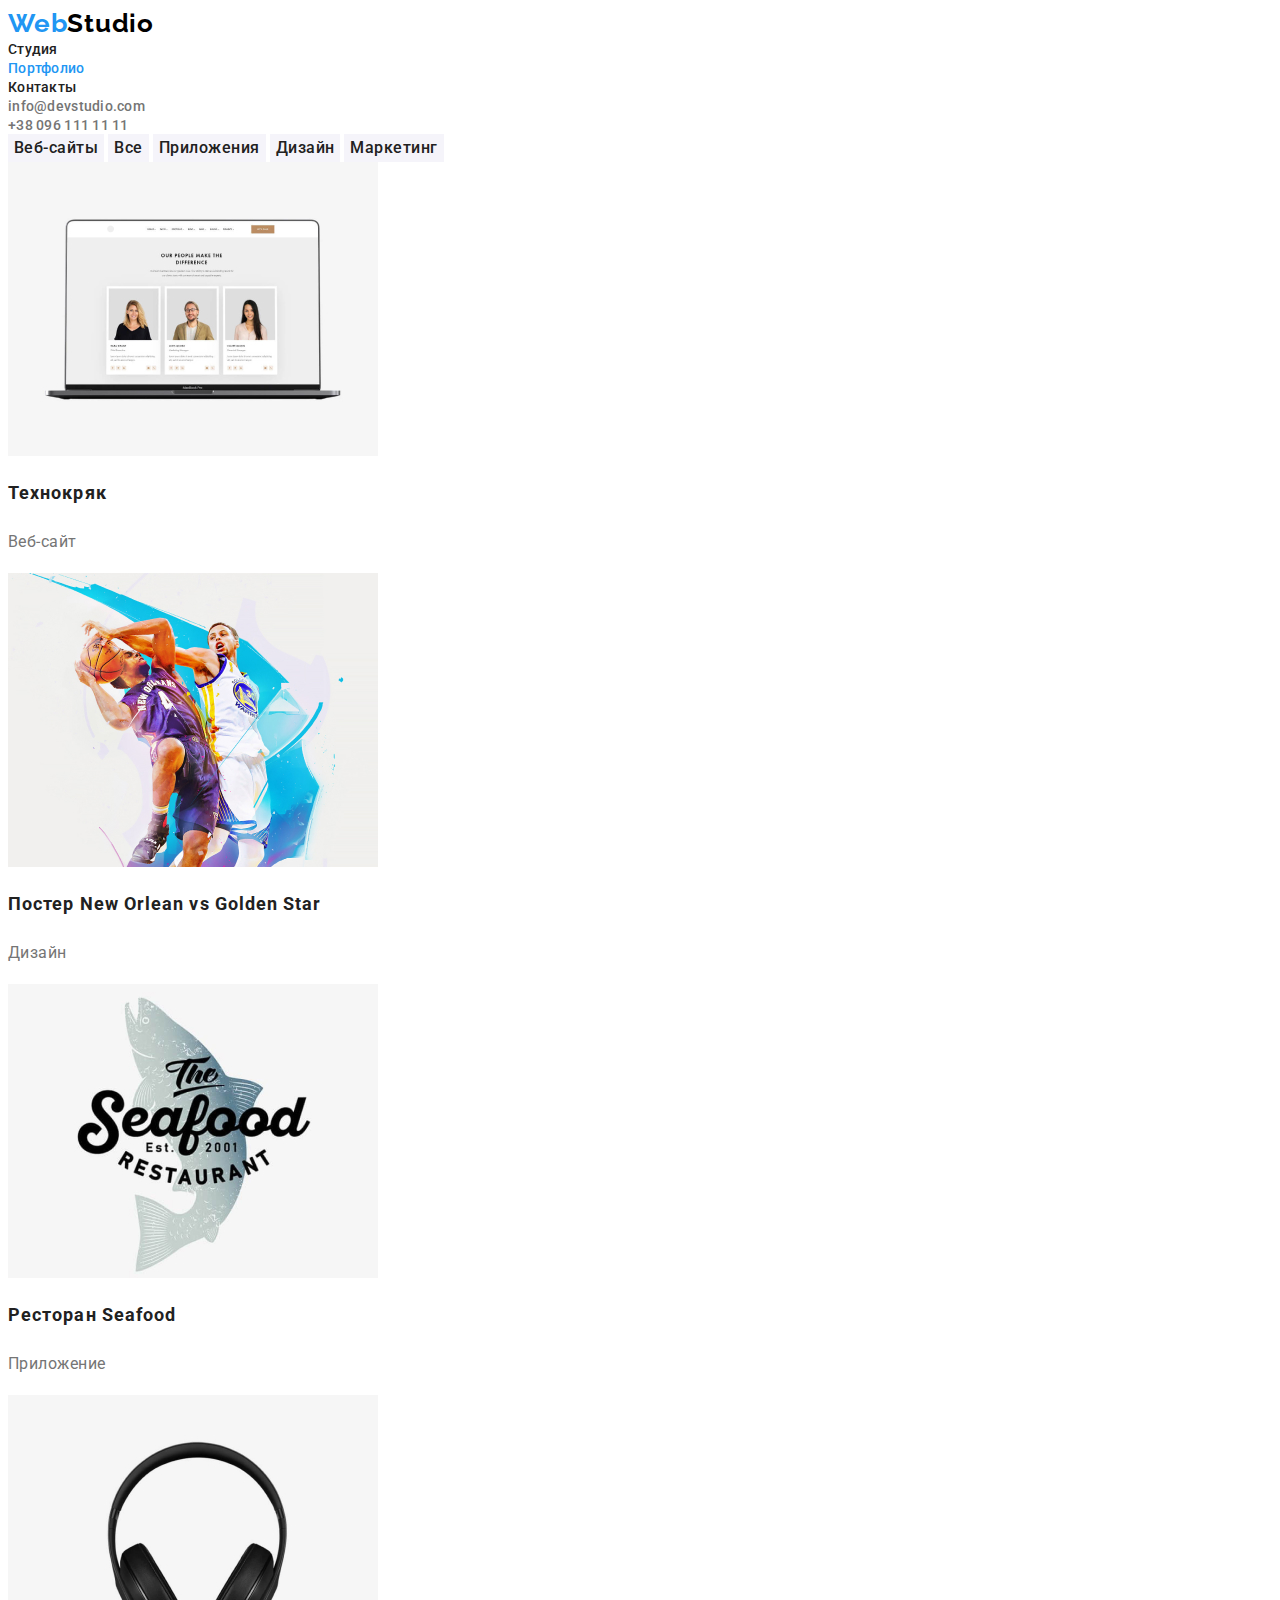
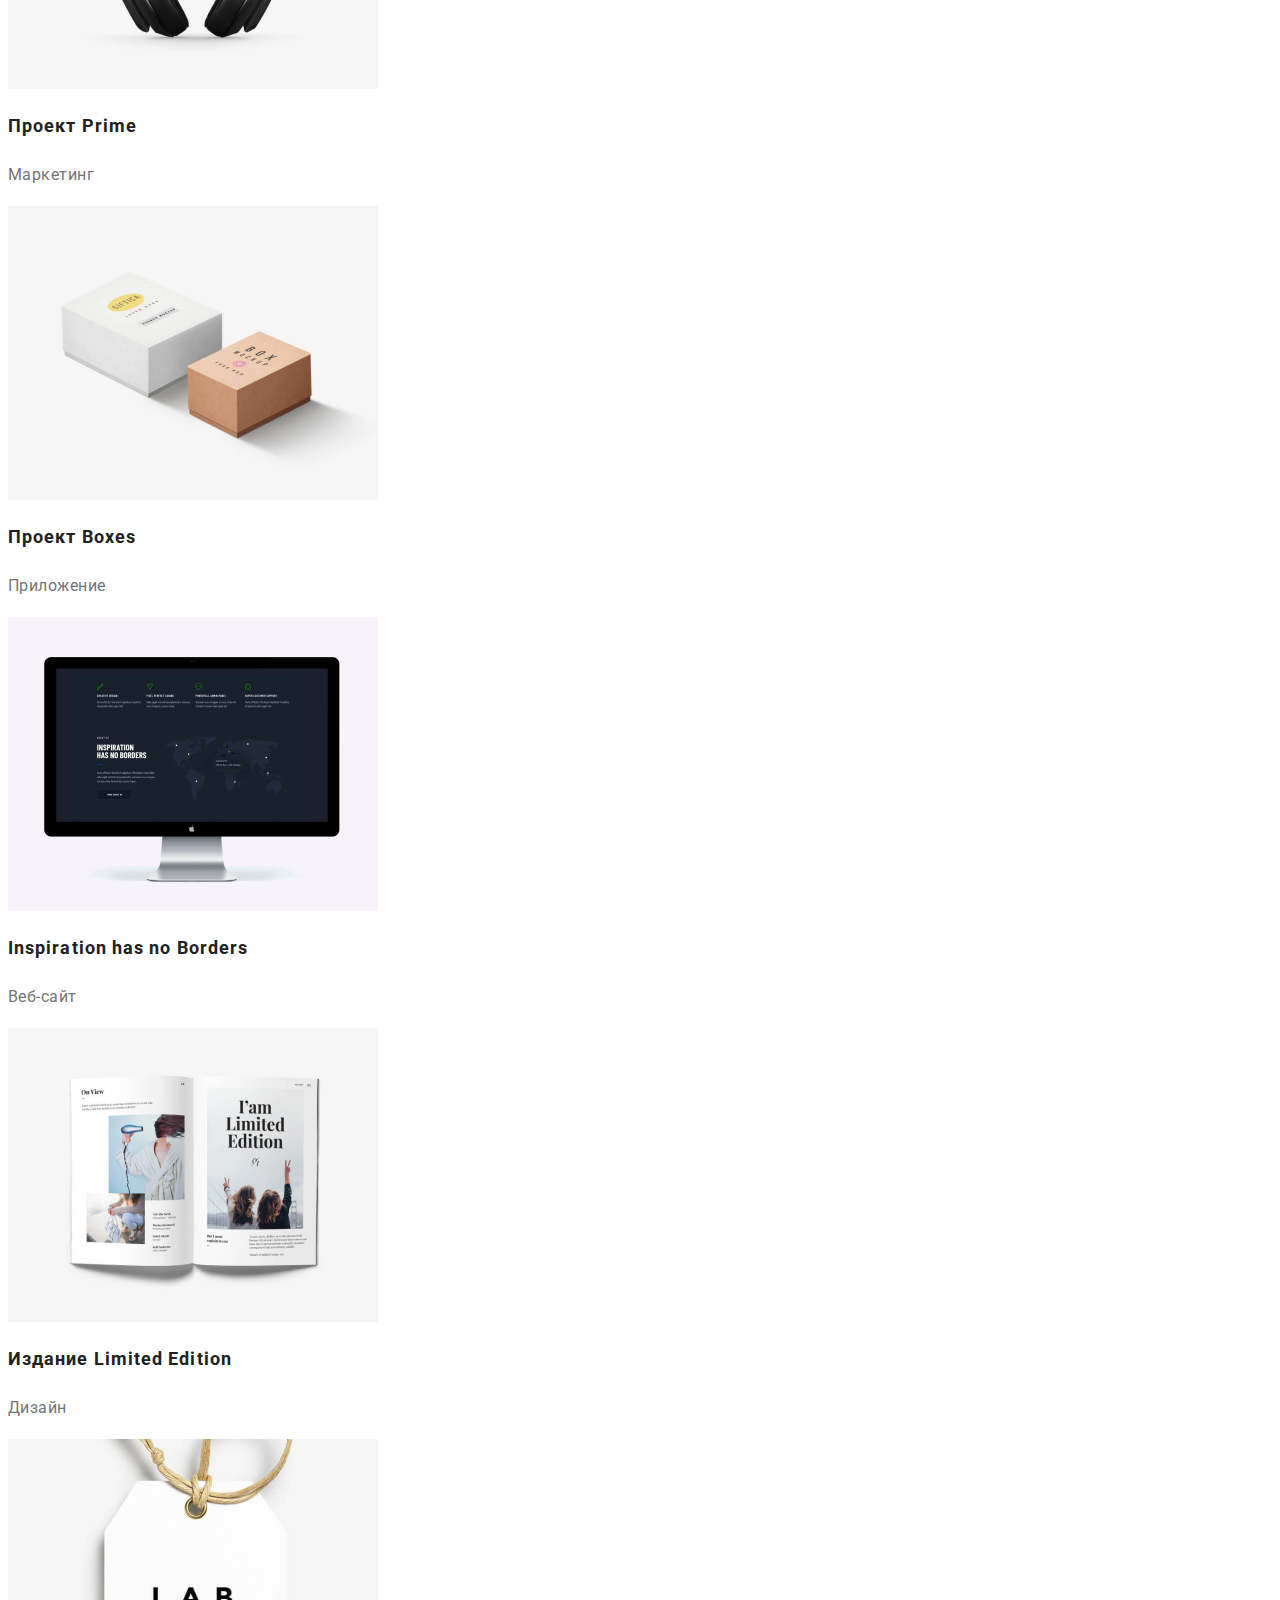
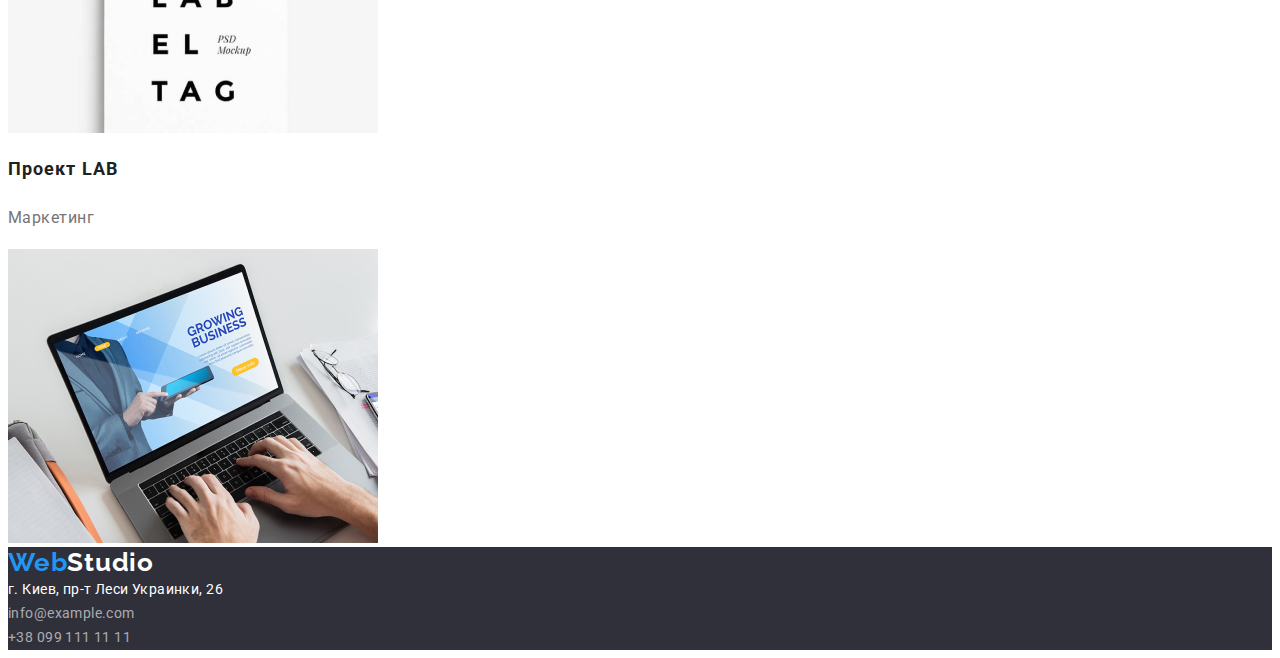
==== portfolio.html @ 52b98c91 "Додає файли попередньої роботи" ====
<!DOCTYPE html>
<html lang="ru">
<head>
    <meta charset="UTF-8">
    <meta name="viewport" content="width=device-width, initial-scale=1.0">
    <title>WebStudio</title>
    <link rel="preconnect" href="https://fonts.gstatic.com">
    <link href="https://fonts.googleapis.com/css2?family=Raleway:wght@700&family=Roboto:wght@400;500;700;900&display=swap" rel="stylesheet">
    <link rel="stylesheet" href="./css/styles.css">
</head>
    <body>
        <header class="header">
            <nav  class="site-nav">
                <a  class="logo" href="./" aria-label="Логотип сайта Веб Студио"><span class="logo-first">Web</span><span class="logo-second">Studio</span></a>
                <ul  class="navigation-list">
                    <li  class="navigation-list-item"><a class="navigation-list-link" href="./index.html">Студия</a></li>
                    <li  class="navigation-list-item"><a class="navigation-list-link active" href="./portfolio.html">Портфолио</a></li>
                    <li  class="navigation-list-item"><a class="navigation-list-link" href="#">Контакты</a></li>
                </ul>
            </nav>
            <address  class="address">
                <ul class="address-list-header">
                    <li class="address-list-item"><a  class="address-list-link" href="mailto:info@devstudio.com">info@devstudio.com </a></li>
                    <li class="address-list-item"><a  class="address-list-link" href="tel:+380961111111"> +38 096 111 11 11</a></li>
                </ul>  
            </address>
        </header>
        <main>
            <section class="portfolio-section">
                <h1 class="visually-hidden">Наши работы</h1> <!--!!!!Після стилізації видалити атрибут hidden-->
                <div class="portfolio-nav">
                    <button class="portfolio-button" type="button">Веб-сайты</button>
                    <button class="portfolio-button" type="button">Все</button>
                    <button class="portfolio-button" type="button">Приложения</button>
                    <button class="portfolio-button" type="button">Дизайн</button>
                    <button class="portfolio-button" type="button">Маркетинг</button>               
                </div>
                <ul class="portfolio-list">
                    <li class="portfolio-list-item">
                        <a class="portfolio-list-link" href="#">
                            <img class="portfolio-img" src="./images/portfolio/001_tehnokryak.jpg" alt="Сайт Технокряк" width="370">
                            <!--<p class="portfolio-description">Технокряк это современная площадка распространения коронавируса.
                                Компании используют эту платформу для цифрового шпионажа и
                                атак на защищённые сервера конкурентов.
                            </p> -->
                            <h2 class="portfolio-title">Технокряк</h2>
                            <p class="portfolio-type">Веб-сайт</p>
                        </a>
                    </li>
                    <li class="portfolio-list-item">
                        <a class="portfolio-list-link" href="#">
                            <img class="portfolio-img" src="./images/portfolio/002_new_orlean_vs_golden_star.jpg" alt="Постер" width="370">
                            <!-- <p class="portfolio-description">
                                Lorem ipsum dolor, sit amet consectetur adipisicing elit.
                                Porro quos at voluptatem quis accusantium sunt esse libero
                                laboriosam, itaque dolorem.
                            </p> -->
                            <h2 class="portfolio-title">Постер New Orlean vs Golden Star</h2>
                            <p class="portfolio-type">Дизайн</p>
                        </a>
                    </li>
                    <li class="portfolio-list-item">
                        <a class="portfolio-list-link" href="#">
                            <img class="portfolio-img" src="./images/portfolio/003_seafood.jpg" alt="Ресторан Seafood" width="370">
                            <!-- <p class="portfolio-description">
                                Lorem ipsum dolor sit, amet consectetur adipisicing elit.
                                Saepe, cum amet. Accusantium reprehenderit sapiente suscipit.
                                Amet voluptatibus illum unde deleniti.
                            </p>  -->
                            <h2 class="portfolio-title">Ресторан Seafood</h2>
                            <p class="portfolio-type">Приложение</p>
                        </a>
                    </li>
                    <li class="portfolio-list-item">
                        <a class="portfolio-list-link" href="#">
                            <img class="portfolio-img" src="./images/portfolio/004_prime.jpg" alt="Наушники" width="370">
                            <!-- <p class="portfolio-description">
                                Lorem ipsum dolor sit amet consectetur adipisicing elit.
                                Ab corporis sed voluptas aut cupiditate repellendus non facere 
                                saepe optio ipsum.
                            </p> -->
                            <h2 class="portfolio-title">Проект Prime</h2>
                            <p class="portfolio-type">Маркетинг</p>
                        </a>
                    </li>
                    <li class="portfolio-list-item">
                        <a class="portfolio-list-link" href="#">
                            <img class="portfolio-img" src="./images/portfolio/005_boxes.jpg" alt="Боксы" width="370">
                             <!-- <p class="portfolio-description">
                                Lorem, ipsum dolor sit amet consectetur adipisicing elit.
                                Sequi molestias expedita ratione quia dignissimos molestiae
                                eius officia sed necessitatibus! Eum.
                            </p> -->
                            <h2 class="portfolio-title">Проект Boxes</h2>
                            <p class="portfolio-type">Приложение</p>
                        </a>
                    </li>
                    <li class="portfolio-list-item">
                        <a class="portfolio-list-link" href="">
                            <img class="portfolio-img" src="./images/portfolio/006_Inspiration_has_no_borders.jpg" alt="Сайт Inspiration has no Borders" width="370">
                            <!-- <p class="portfolio-description">Lorem ipsum dolor sit amet consectetur adipisicing elit.
                                Neque dolores consequuntur quisquam facilis repudiandae
                                alias molestias quas animi iste voluptatum!
                            </p> -->
                            <h2 class="portfolio-title">Inspiration has no Borders</h2>
                            <p class="portfolio-type">Веб-сайт</p>
                        </a>
                    </li>
                    <li class="portfolio-list-item">
                        <a class="portfolio-list-link" href="">
                            <img class="portfolio-img" src="./images/portfolio/007_limited_edition.jpg" alt="Издание Limited Edition" width="370">
                            <!-- <p class="portfolio-description">Lorem ipsum dolor sit amet consectetur, adipisicing elit. 
                            Necessitatibus sit repudiandae quas non tempore ducimus 
                            asperiores cum aperiam, error magni.
                            </p> -->
                            <h2 class="portfolio-title">Издание Limited Edition</h2>
                            <p class="portfolio-type">Дизайн</p>
                        </a>
                    </li>
                    <li class="portfolio-list-item">
                        <a class="portfolio-list-link" href="#">
                            <img class="portfolio-img" src="./images/portfolio/008_lab.jpg" alt="Проект LAB" width="370">
                            <!-- <p class="portfolio-description">Lorem ipsum dolor sit amet consectetur adipisicing elit.
                                 Vel quod similique rem necessitatibus fugit temporibus 
                                 reiciendis quia dicta autem rerum.
                                </p> -->
                            <h2 class="portfolio-title">Проект LAB</h2>
                            <p class="portfolio-type">Маркетинг</p>
                        </a>
                    </li>
                    <li class="portfolio-list-item">
                        <a class="portfolio-list-link" href="#">
                            <img class="portfolio-img" src="./images/portfolio/009_growing_business.jpg" alt="Приложение Growing Business" width="370">
                            <!-- <p class="portfolio-description">Lorem ipsum dolor sit amet consectetur adipisicing elit.
                                Iusto molestiae vitae vero excepturi voluptatum numquam
                                deleniti? Nostrum fuga incidunt quisquam!</p>
                            <h2 class="portfolio-title">Growing Business</h2>
                            <p class="portfolio-type">Приложение</p> -->
                        </a>
                    </li>
                </ul>
            </section>
        </main>
        <footer class="footer">
            <a  class="logo nav-link" href="/" aria-label="Логотип сайта Веб Студио"><span class="logo-first">Web</span><span class="logo-second-dark">Studio</span></a>
            <address  class="address">
                <ul class="addres-list-footer">
                    <li class="addres-list"><a class="address-footer-link nav-link location" href="https://goo.gl/maps/J2ixgFmDZ8d1wvZj8">г. Киев, пр-т Леси Украинки, 26</a></li>
                    <li class="addres-list"><a class="address-footer-link nav-link" href="mailto:info@example.com">info@example.com</a></li>
                    <li class="addres-list"><a class="address-footer-link nav-link" href="tel:+380991111111">+38 099 111 11 11</a></li>
                </ul>
            </address>
        </footer>
    </body>
</html>
---- css/styles.css ----
:root {
    --accent-color: #2196F3; /*( частина логотипу,hover по посиланнях тобто акцент)*/
    --logo-color: #000000; /*частина логотипу (світлий фон)*/
    --heading-color: #212121; /*(h2, h3, посилання, текст на кнопках портфоліо) */
    --main-color: #757575; /*(посилання на e-mail, абзаци)*/
    --main-color-dark-backgr: #ffffff; /*(h1, кнопка "заказать услугу", рядок адреси, частина логотипу на темному фоні)*/
    --backgr-color-first: #2F303A; /*(footer, hero)*/
    --backgr-color-second: #F5F4FA; /*(section "Our command",  кнопки портфоліо)*/
    --addres-second-color: rgba(255, 255, 255, 0.6); /*(емейл і телефон футера)*/
    --main-font: 'Roboto', Roboto, sans-serif; /*головний шрифт для всього тексту*/
    --secondary-font: 'Raleway', Raleway, sans-serif; /*вторинний шрифт для логотипу*/
}

body {
         color: var(--main-color);
        font-family: var(--main-font);
}

ul {
        list-style: none;
        margin: 0;
        padding: 0;
}

a {
        text-decoration: none;
        color: var(--main-color);
}

button {
        font-family: var(--main-font);
        border: 0;
}

.visually-hidden {
        position: absolute;
        width: 1px;
        height: 1px;
        margin: -1px;
        border: 0;
        padding: 0;
        white-space: nowrap;
        clip-path: inset(100%);
        clip: rect(0 0 0 0);
        overflow: hidden;
      }

/* ============== HEADER ============== */

.address {
        font-style: normal;
}
.logo {
        color: var(--logo-color);
        font-family: var(--secondary-font);
        font-weight: bold;
        font-size: 26px;
        line-height: 1.192;
        letter-spacing: 0.03em;
}

.logo-first {
        color: var(--accent-color);
}

.navigation-list-link,
.address-list-link {
        font-weight: 500;
        font-size: 14px;
        line-height: 1.143;
        letter-spacing: 0.02em;      
 }

.navigation-list-link{
        color: var(--heading-color);
}

.address-list-link {
        color: var(--main-color);
}

.navigation-list-link:hover,
.navigation-list-link:focus,
.address-list-link:hover,
.address-list-link:focus {
         color: var(--accent-color);
}

.navigation-list-link.active {
        color: var(--accent-color);
}


/* ============== END HEADER ============== */

/* ============== HERO SECTION ============== */

.hero-section {
                /*!!!! в майюутньому background-color!*/
                background-color: var(--backgr-color-first);
}

.hero-title {
        font-weight: 900;
        font-size: 44px;
        line-height: 1.364;
        text-align: center;
        letter-spacing: 0.06em;
        text-transform: uppercase;
        color: var(--main-color-dark-backgr);

}

.hero-button {
        font-weight: 500;
        font-size: 16px;
        line-height: 1.625;
        text-align: center;
        letter-spacing: 0.03em;
        color: var(--main-color-dark-backgr);
        background-color: var(--accent-color);
}

/* ============== HERO SECTION END ============== */

/* ============== ADVANTAGES SECTION ============== */

.advantages-title {
        font-weight: 700;
        font-size: 14px;
        line-height: 1.174;
        letter-spacing: 0.03em;
        text-transform: uppercase;
        color: var(--heading-color);
}

.advantages-description {
        font-weight: 400;
        font-size: 14px;
        line-height: 1.143;
        letter-spacing: 0.03em;
}

/* ============== ADVANTAGES SECTION END ============== */

/* ============== SPECIALIZATION SECTION ============== */

.specialization-title,
.our-command-title {
        font-weight: 700;
        font-size: 36px;
        line-height: 1.167;
        text-align: center;
        letter-spacing: 0.03em;
        color: var(--heading-color);
}
 
/* ============== SPECIALIZATION SECTION END ============== */

/* ============== OUR COMAND ============== */

.our-command-section {
        background-color: var(--backgr-color-second);
}

.our-specialist-name {
        font-weight: 500;
        color: var(--heading-color);
}

.our-specialist-specialization {
        font-weight: 400;
}

.our-specialist-name,
.our-specialist-specialization {
        font-size: 16px;
        line-height: 1.188;
        text-align: center;
        letter-spacing: 0.03em;
}

/* ============== OUR COMAND END ============== */

/* ============== FOOTER ============== */
.footer {
        background-color: var(--backgr-color-first);
}

.logo-second-dark {
        color: var(--main-color-dark-backgr);
}

.address-footer-link {
        font-weight: 400;
        font-size: 14px;
        line-height: 1.714;
        letter-spacing: 0.03em;
        color: var(--addres-second-color);
}

.location {
        color: var(--main-color-dark-backgr);
}
/* ============== FOOTER END ============== */

/* ============== PORTFOLIO.HTML ============== */

.portfolio-button {
        color: var(--heading-color);
        background-color: var(--backgr-color-second);
        font-weight: 500;
        font-size: 16px;
        line-height: 1.625;
        text-align: center;
        letter-spacing: 0.03em;

}

.portfolio-button:hover,
.portfolio-button:focus {
        background-color: var(--accent-color);
        color: var(--main-color-dark-backgr);
}

/*.portfolio-description {
        font-weight: 400;
        font-size: 18px;
        line-height: 1.556;
        letter-spacing: 0.03em;
        color: var(--main-color-dark-backgr);
        background-color: var(--accent-color);
} */

.portfolio-title {
        font-weight: 700;
        font-size: 18px;
        line-height: 2;
        letter-spacing: 0.06em;
        color: var(--heading-color);
}

.portfolio-type {
        font-weight: 400;
        font-size: 16px;
        line-height: 1.875;
        letter-spacing: 0.03em;

}

/* ============== PORTFOLIO.HTML END ============== */
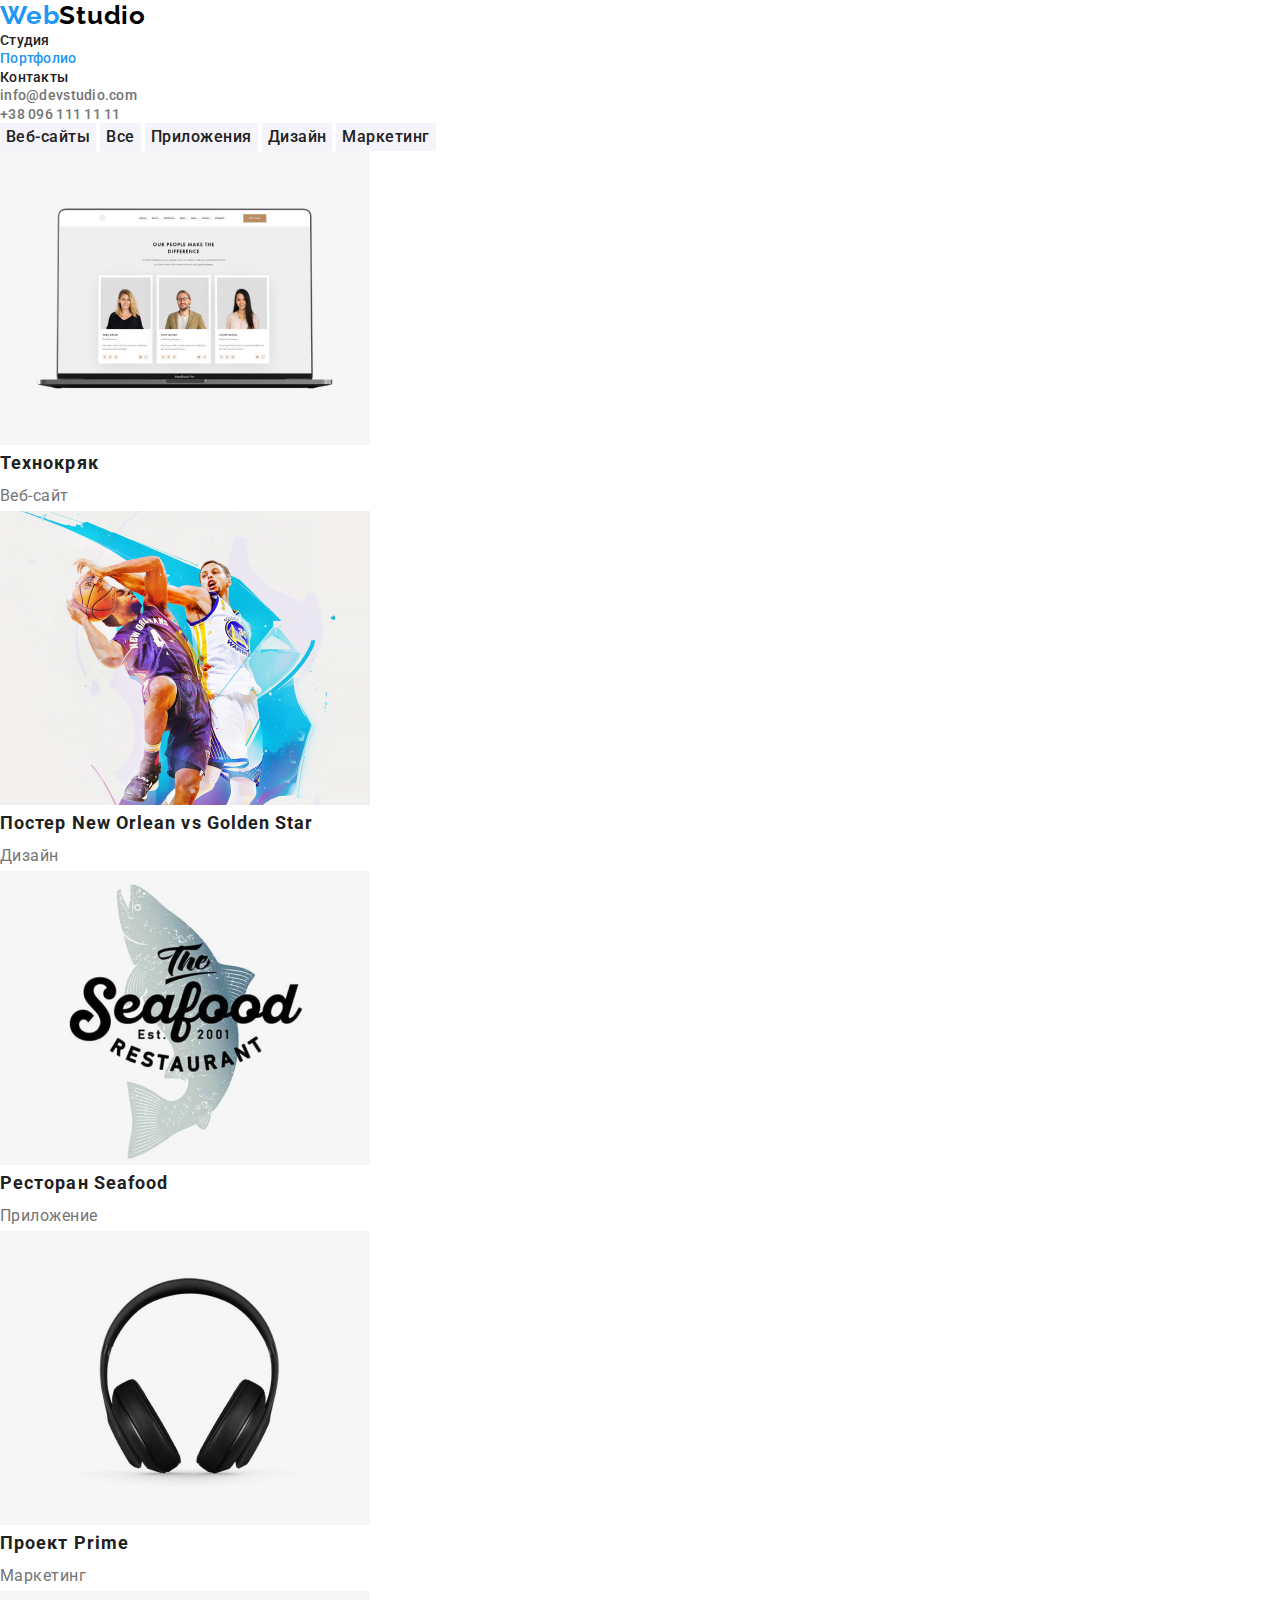
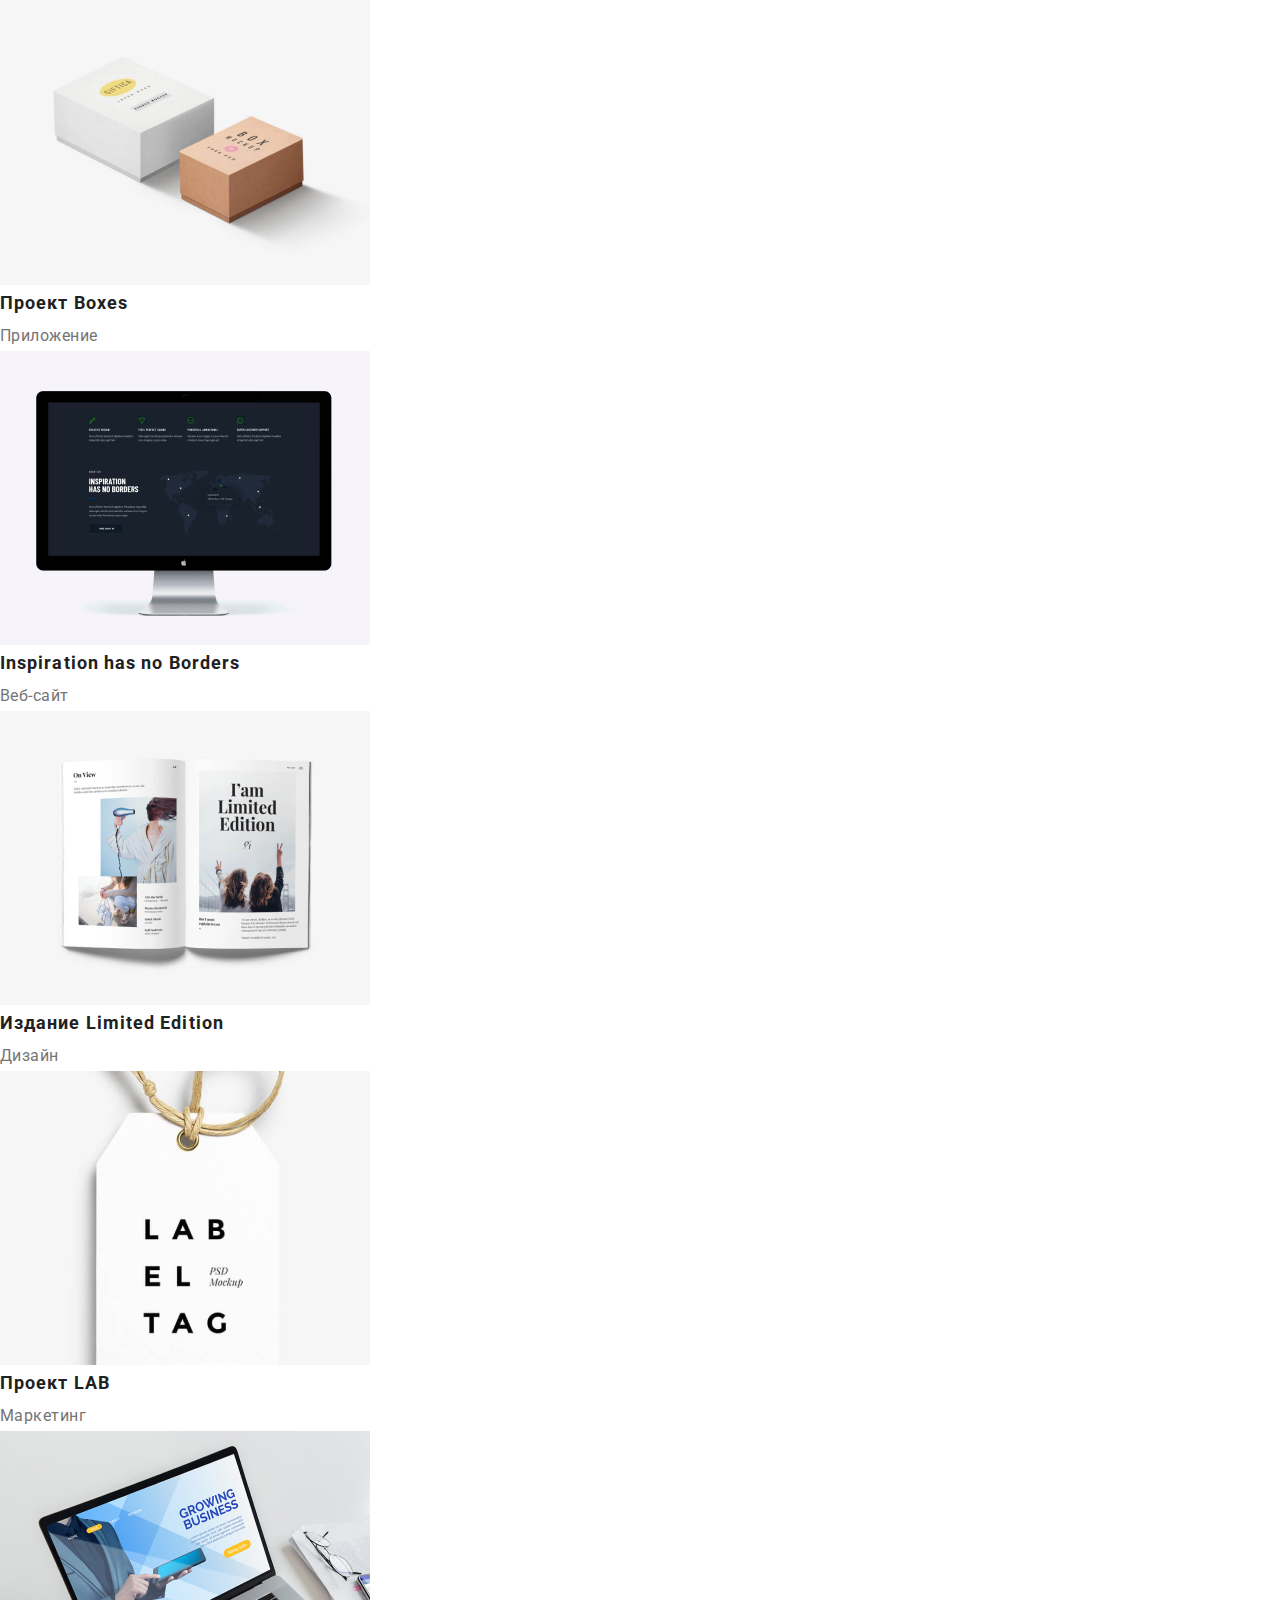
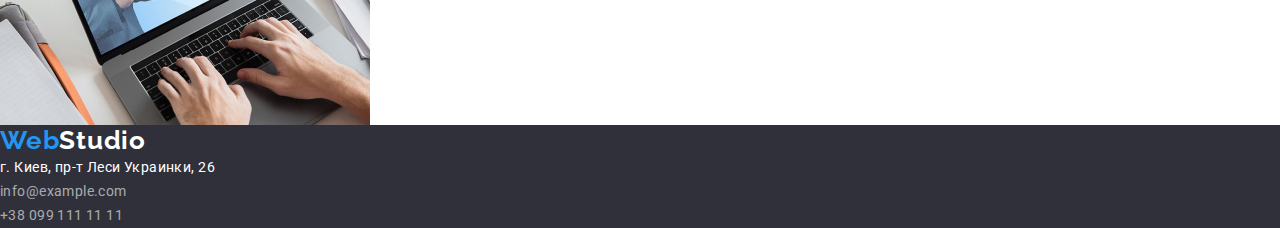
==== commit 7de93081: "Додає попередні налаштування (скидання відступів, нормалізація та інші настроювання)" ====
--- a/portfolio.html
+++ b/portfolio.html
@@ -6,22 +6,23 @@
     <title>WebStudio</title>
     <link rel="preconnect" href="https://fonts.gstatic.com">
     <link href="https://fonts.googleapis.com/css2?family=Raleway:wght@700&family=Roboto:wght@400;500;700;900&display=swap" rel="stylesheet">
+    <link rel="stylesheet" href="https://cdnjs.cloudflare.com/ajax/libs/modern-normalize/1.0.0/modern-normalize.min.css" />
     <link rel="stylesheet" href="./css/styles.css">
 </head>
     <body>
         <header class="header">
             <nav  class="site-nav">
-                <a  class="logo" href="./" aria-label="Логотип сайта Веб Студио"><span class="logo-first">Web</span><span class="logo-second">Studio</span></a>
-                <ul  class="navigation-list">
-                    <li  class="navigation-list-item"><a class="navigation-list-link" href="./index.html">Студия</a></li>
-                    <li  class="navigation-list-item"><a class="navigation-list-link active" href="./portfolio.html">Портфолио</a></li>
-                    <li  class="navigation-list-item"><a class="navigation-list-link" href="#">Контакты</a></li>
+                <a  class="logo link link" href="./" aria-label="Логотип сайта Веб Студио"><span class="logo-first">Web</span><span class="logo-second">Studio</span></a>
+                <ul  class="navigation-list list">
+                    <li  class="navigation-list-item"><a class="navigation-list-link link" href="./index.html">Студия</a></li>
+                    <li  class="navigation-list-item"><a class="navigation-list-link active link" href="./portfolio.html">Портфолио</a></li>
+                    <li  class="navigation-list-item"><a class="navigation-list-link link" href="#">Контакты</a></li>
                 </ul>
             </nav>
             <address  class="address">
-                <ul class="address-list-header">
-                    <li class="address-list-item"><a  class="address-list-link" href="mailto:info@devstudio.com">info@devstudio.com </a></li>
-                    <li class="address-list-item"><a  class="address-list-link" href="tel:+380961111111"> +38 096 111 11 11</a></li>
+                <ul class="address-list-header list">
+                    <li class="address-list-item"><a  class="address-list-link link" href="mailto:info@devstudio.com">info@devstudio.com </a></li>
+                    <li class="address-list-item"><a  class="address-list-link link" href="tel:+380961111111"> +38 096 111 11 11</a></li>
                 </ul>  
             </address>
         </header>
@@ -29,15 +30,15 @@
             <section class="portfolio-section">
                 <h1 class="visually-hidden">Наши работы</h1> <!--!!!!Після стилізації видалити атрибут hidden-->
                 <div class="portfolio-nav">
-                    <button class="portfolio-button" type="button">Веб-сайты</button>
-                    <button class="portfolio-button" type="button">Все</button>
-                    <button class="portfolio-button" type="button">Приложения</button>
-                    <button class="portfolio-button" type="button">Дизайн</button>
-                    <button class="portfolio-button" type="button">Маркетинг</button>               
+                    <button class="portfolio-button button" type="button">Веб-сайты</button>
+                    <button class="portfolio-button button" type="button">Все</button>
+                    <button class="portfolio-button button" type="button">Приложения</button>
+                    <button class="portfolio-button button" type="button">Дизайн</button>
+                    <button class="portfolio-button button" type="button">Маркетинг</button>               
                 </div>
-                <ul class="portfolio-list">
+                <ul class="portfolio-list list">
                     <li class="portfolio-list-item">
-                        <a class="portfolio-list-link" href="#">
+                        <a class="portfolio-list-link link" href="#">
                             <img class="portfolio-img" src="./images/portfolio/001_tehnokryak.jpg" alt="Сайт Технокряк" width="370">
                             <!--<p class="portfolio-description">Технокряк это современная площадка распространения коронавируса.
                                 Компании используют эту платформу для цифрового шпионажа и
@@ -48,7 +49,7 @@
                         </a>
                     </li>
                     <li class="portfolio-list-item">
-                        <a class="portfolio-list-link" href="#">
+                        <a class="portfolio-list-link link" href="#">
                             <img class="portfolio-img" src="./images/portfolio/002_new_orlean_vs_golden_star.jpg" alt="Постер" width="370">
                             <!-- <p class="portfolio-description">
                                 Lorem ipsum dolor, sit amet consectetur adipisicing elit.
@@ -60,7 +61,7 @@
                         </a>
                     </li>
                     <li class="portfolio-list-item">
-                        <a class="portfolio-list-link" href="#">
+                        <a class="portfolio-list-link link" href="#">
                             <img class="portfolio-img" src="./images/portfolio/003_seafood.jpg" alt="Ресторан Seafood" width="370">
                             <!-- <p class="portfolio-description">
                                 Lorem ipsum dolor sit, amet consectetur adipisicing elit.
@@ -72,7 +73,7 @@
                         </a>
                     </li>
                     <li class="portfolio-list-item">
-                        <a class="portfolio-list-link" href="#">
+                        <a class="portfolio-list-link link" href="#">
                             <img class="portfolio-img" src="./images/portfolio/004_prime.jpg" alt="Наушники" width="370">
                             <!-- <p class="portfolio-description">
                                 Lorem ipsum dolor sit amet consectetur adipisicing elit.
@@ -84,7 +85,7 @@
                         </a>
                     </li>
                     <li class="portfolio-list-item">
-                        <a class="portfolio-list-link" href="#">
+                        <a class="portfolio-list-link link" href="#">
                             <img class="portfolio-img" src="./images/portfolio/005_boxes.jpg" alt="Боксы" width="370">
                              <!-- <p class="portfolio-description">
                                 Lorem, ipsum dolor sit amet consectetur adipisicing elit.
@@ -96,7 +97,7 @@
                         </a>
                     </li>
                     <li class="portfolio-list-item">
-                        <a class="portfolio-list-link" href="">
+                        <a class="portfolio-list-link link" href="">
                             <img class="portfolio-img" src="./images/portfolio/006_Inspiration_has_no_borders.jpg" alt="Сайт Inspiration has no Borders" width="370">
                             <!-- <p class="portfolio-description">Lorem ipsum dolor sit amet consectetur adipisicing elit.
                                 Neque dolores consequuntur quisquam facilis repudiandae
@@ -107,7 +108,7 @@
                         </a>
                     </li>
                     <li class="portfolio-list-item">
-                        <a class="portfolio-list-link" href="">
+                        <a class="portfolio-list-link link" href="">
                             <img class="portfolio-img" src="./images/portfolio/007_limited_edition.jpg" alt="Издание Limited Edition" width="370">
                             <!-- <p class="portfolio-description">Lorem ipsum dolor sit amet consectetur, adipisicing elit. 
                             Necessitatibus sit repudiandae quas non tempore ducimus 
@@ -118,7 +119,7 @@
                         </a>
                     </li>
                     <li class="portfolio-list-item">
-                        <a class="portfolio-list-link" href="#">
+                        <a class="portfolio-list-link link" href="#">
                             <img class="portfolio-img" src="./images/portfolio/008_lab.jpg" alt="Проект LAB" width="370">
                             <!-- <p class="portfolio-description">Lorem ipsum dolor sit amet consectetur adipisicing elit.
                                  Vel quod similique rem necessitatibus fugit temporibus 
@@ -129,7 +130,7 @@
                         </a>
                     </li>
                     <li class="portfolio-list-item">
-                        <a class="portfolio-list-link" href="#">
+                        <a class="portfolio-list-link link" href="#">
                             <img class="portfolio-img" src="./images/portfolio/009_growing_business.jpg" alt="Приложение Growing Business" width="370">
                             <!-- <p class="portfolio-description">Lorem ipsum dolor sit amet consectetur adipisicing elit.
                                 Iusto molestiae vitae vero excepturi voluptatum numquam
@@ -142,12 +143,12 @@
             </section>
         </main>
         <footer class="footer">
-            <a  class="logo nav-link" href="/" aria-label="Логотип сайта Веб Студио"><span class="logo-first">Web</span><span class="logo-second-dark">Studio</span></a>
+            <a  class="logo nav-link link" href="/" aria-label="Логотип сайта Веб Студио"><span class="logo-first">Web</span><span class="logo-second-dark">Studio</span></a>
             <address  class="address">
-                <ul class="addres-list-footer">
-                    <li class="addres-list"><a class="address-footer-link nav-link location" href="https://goo.gl/maps/J2ixgFmDZ8d1wvZj8">г. Киев, пр-т Леси Украинки, 26</a></li>
-                    <li class="addres-list"><a class="address-footer-link nav-link" href="mailto:info@example.com">info@example.com</a></li>
-                    <li class="addres-list"><a class="address-footer-link nav-link" href="tel:+380991111111">+38 099 111 11 11</a></li>
+                <ul class="addres-list-footer list">
+                    <li class="addres-list"><a class="address-footer-link nav-link location link" href="https://goo.gl/maps/J2ixgFmDZ8d1wvZj8">г. Киев, пр-т Леси Украинки, 26</a></li>
+                    <li class="addres-list"><a class="address-footer-link nav-link link" href="mailto:info@example.com">info@example.com</a></li>
+                    <li class="addres-list"><a class="address-footer-link nav-link link" href="tel:+380991111111">+38 099 111 11 11</a></li>
                 </ul>
             </address>
         </footer>
--- a/css/styles.css
+++ b/css/styles.css
@@ -16,18 +16,18 @@
         font-family: var(--main-font);
 }
 
-ul {
+.list {
         list-style: none;
         margin: 0;
         padding: 0;
 }
 
-a {
+.link {
         text-decoration: none;
         color: var(--main-color);
 }
 
-button {
+.button {
         font-family: var(--main-font);
         border: 0;
 }
@@ -45,6 +45,29 @@
         overflow: hidden;
       }
 
+h1,
+h2,
+h3,
+h4,
+h5,
+h6{
+        margin: 0;
+}
+
+ul,
+ol {
+        margin: 0;
+        padding: 0;
+}
+
+p {
+        margin: 0;
+}
+
+img {
+        display: block;
+}
+
 /* ============== HEADER ============== */
 
 .address {
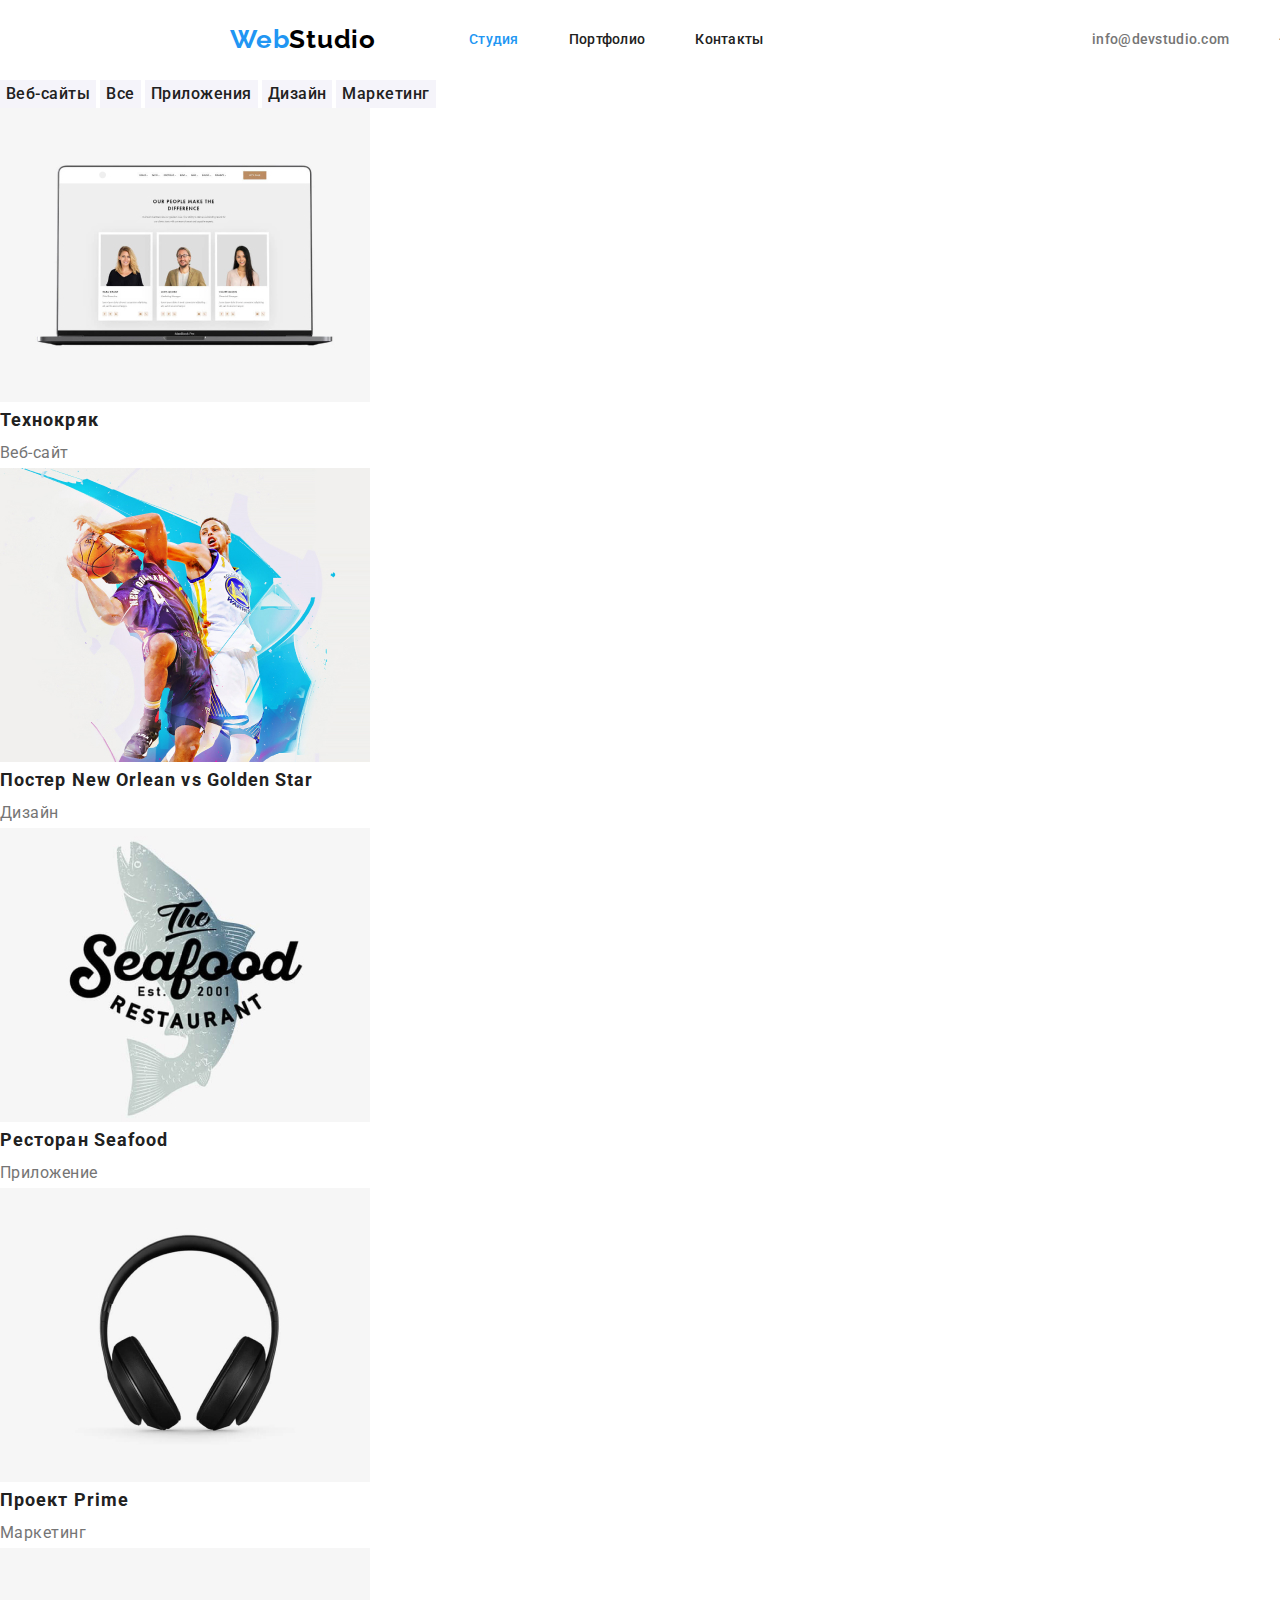
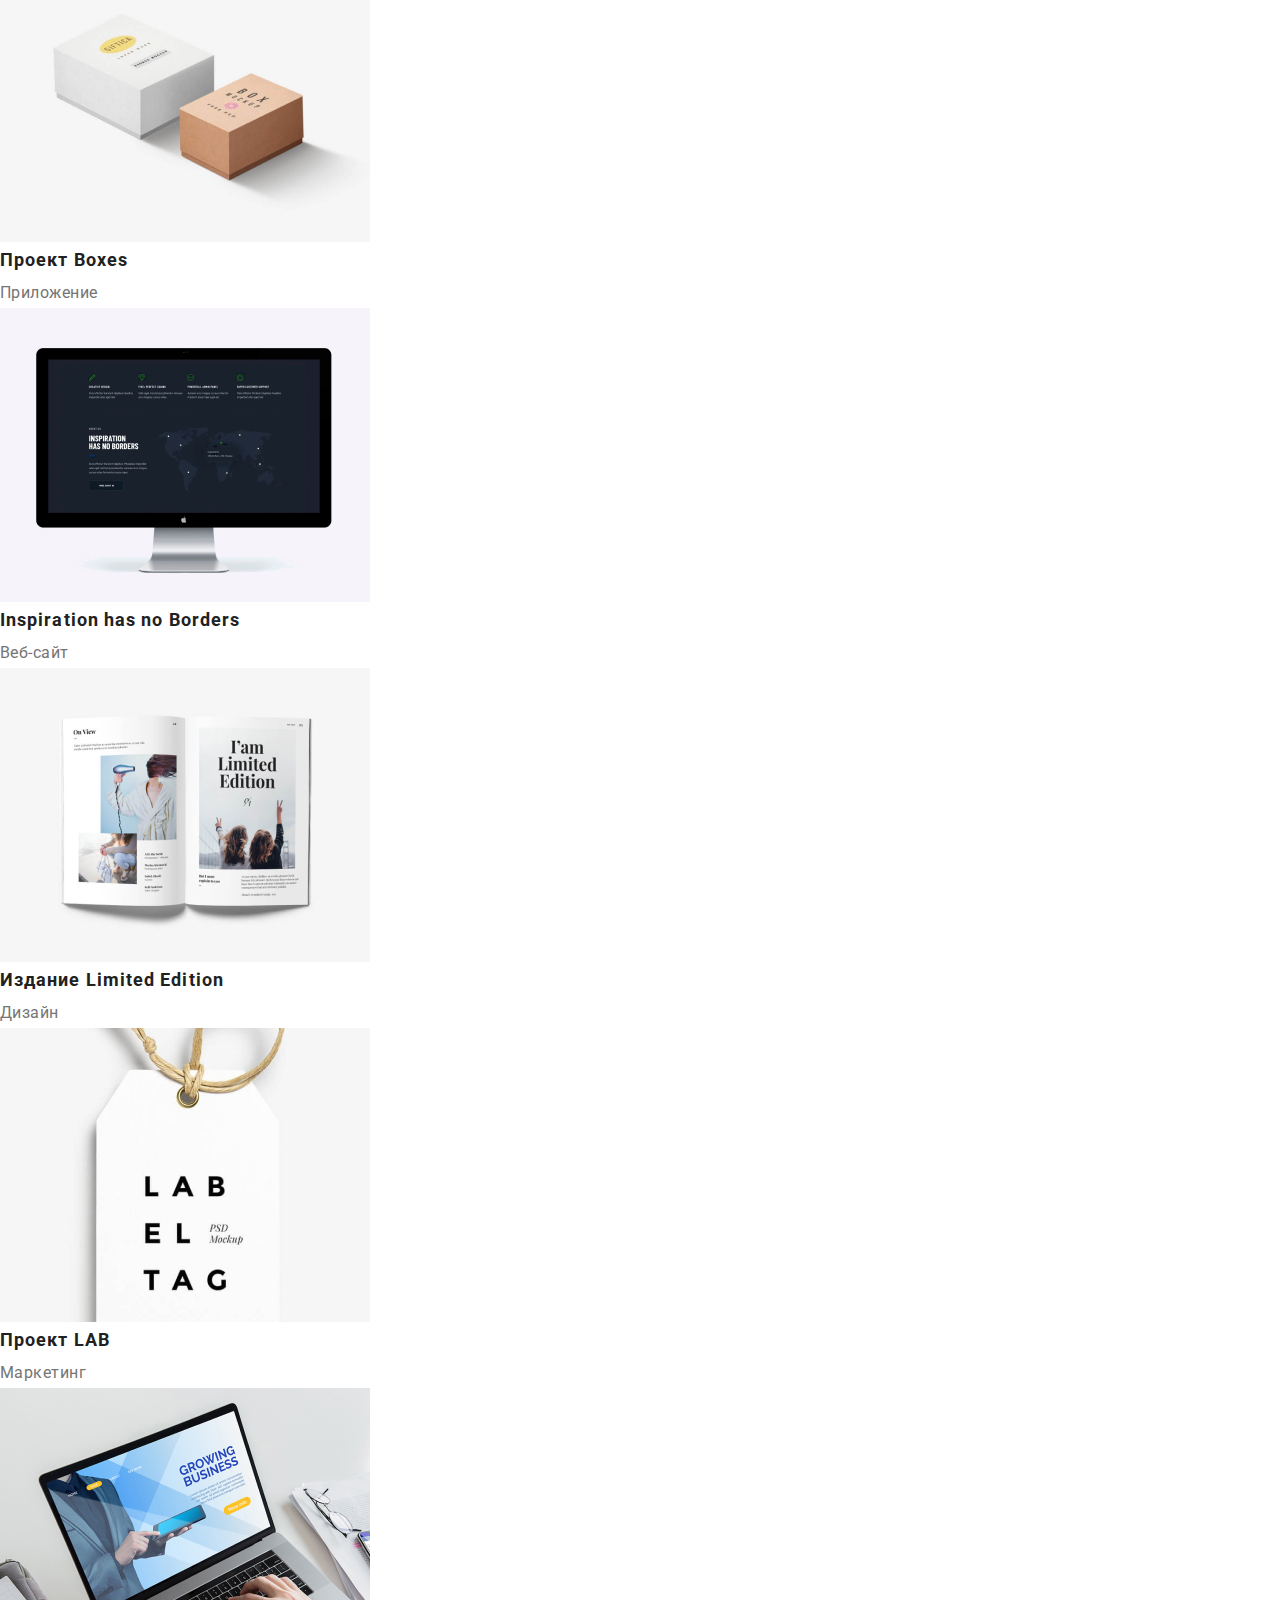
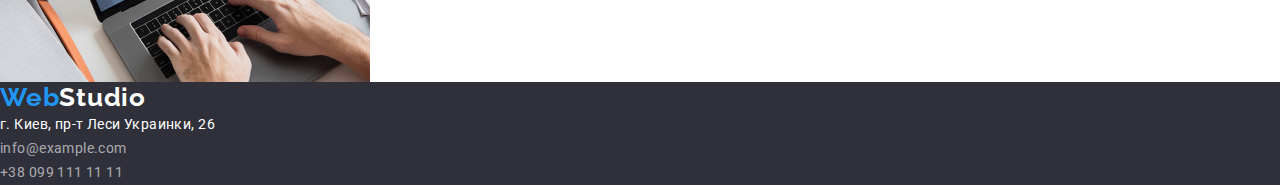
==== commit 6fed8915: "Длдає оформлення хедера" ====
--- a/portfolio.html
+++ b/portfolio.html
@@ -11,20 +11,22 @@
 </head>
     <body>
         <header class="header">
-            <nav  class="site-nav">
-                <a  class="logo link link" href="./" aria-label="Логотип сайта Веб Студио"><span class="logo-first">Web</span><span class="logo-second">Studio</span></a>
-                <ul  class="navigation-list list">
-                    <li  class="navigation-list-item"><a class="navigation-list-link link" href="./index.html">Студия</a></li>
-                    <li  class="navigation-list-item"><a class="navigation-list-link active link" href="./portfolio.html">Портфолио</a></li>
-                    <li  class="navigation-list-item"><a class="navigation-list-link link" href="#">Контакты</a></li>
-                </ul>
-            </nav>
-            <address  class="address">
-                <ul class="address-list-header list">
-                    <li class="address-list-item"><a  class="address-list-link link" href="mailto:info@devstudio.com">info@devstudio.com </a></li>
-                    <li class="address-list-item"><a  class="address-list-link link" href="tel:+380961111111"> +38 096 111 11 11</a></li>
-                </ul>  
-            </address>
+            <div class="container">
+                <nav class="site-nav">
+                    <a class="logo link" href="./" aria-label="Логотип сайта Веб Студио"><span class="logo-first">Web</span><span class="logo-second">Studio</span></a>
+                    <ul class="navigation-list list">
+                        <li class="navigation-list-item"><a class="navigation-list-link active link" href="./index.html">Студия</a></li>
+                        <li class="navigation-list-item"><a class="navigation-list-link link" href="./portfolio.html">Портфолио</a></li>
+                        <li class="navigation-list-item"><a class="navigation-list-link link" href="#">Контакты</a></li>
+                    </ul>
+                </nav>
+                <address class="address">
+                    <ul  class="address-list-header list">
+                        <li class="address-list-item"><a class="address-list-link link" href="mailto:info@devstudio.com">info@devstudio.com </a></li>
+                        <li class="address-list-item"><a class="address-list-link link" href="tel:+380961111111"> +38 096 111 11 11</a></li>
+                    </ul>  
+                </address>
+            </div>
         </header>
         <main>
             <section class="portfolio-section">
--- a/css/styles.css
+++ b/css/styles.css
@@ -68,11 +68,59 @@
         display: block;
 }
 
+.container {
+        width: 1630px;
+        margin: 0 auto;
+        display: flex;
+        padding: 0 15px;
+;
+}
+
 /* ============== HEADER ============== */
+
+.header .container {
+        display: flex;
+        align-items: center;
+        padding-top: 24px;
+        padding-bottom: 25px;
+}
+
+.site-nav {
+        display: flex;
+        align-items: center;
+        margin-left: 215px;
+}
+
+.navigation-list {
+        display: flex;
+}
+
+.address-list-header {
+        display: flex;
+        align-items: center;
+}
+
+.header .logo {
+        margin-right: 93px;
+}
 
 .address {
         font-style: normal;
-}
+        /*display: flex;*/
+}
+
+.navigation-list-item:not(:last-child) {
+        margin-right: 50px;
+}
+.address-list-item:not(:last-child) {
+        margin-right: 50px;
+}
+
+.header .address {
+        margin-left: auto;
+        margin-right: 215px;
+}
+
 .logo {
         color: var(--logo-color);
         font-family: var(--secondary-font);
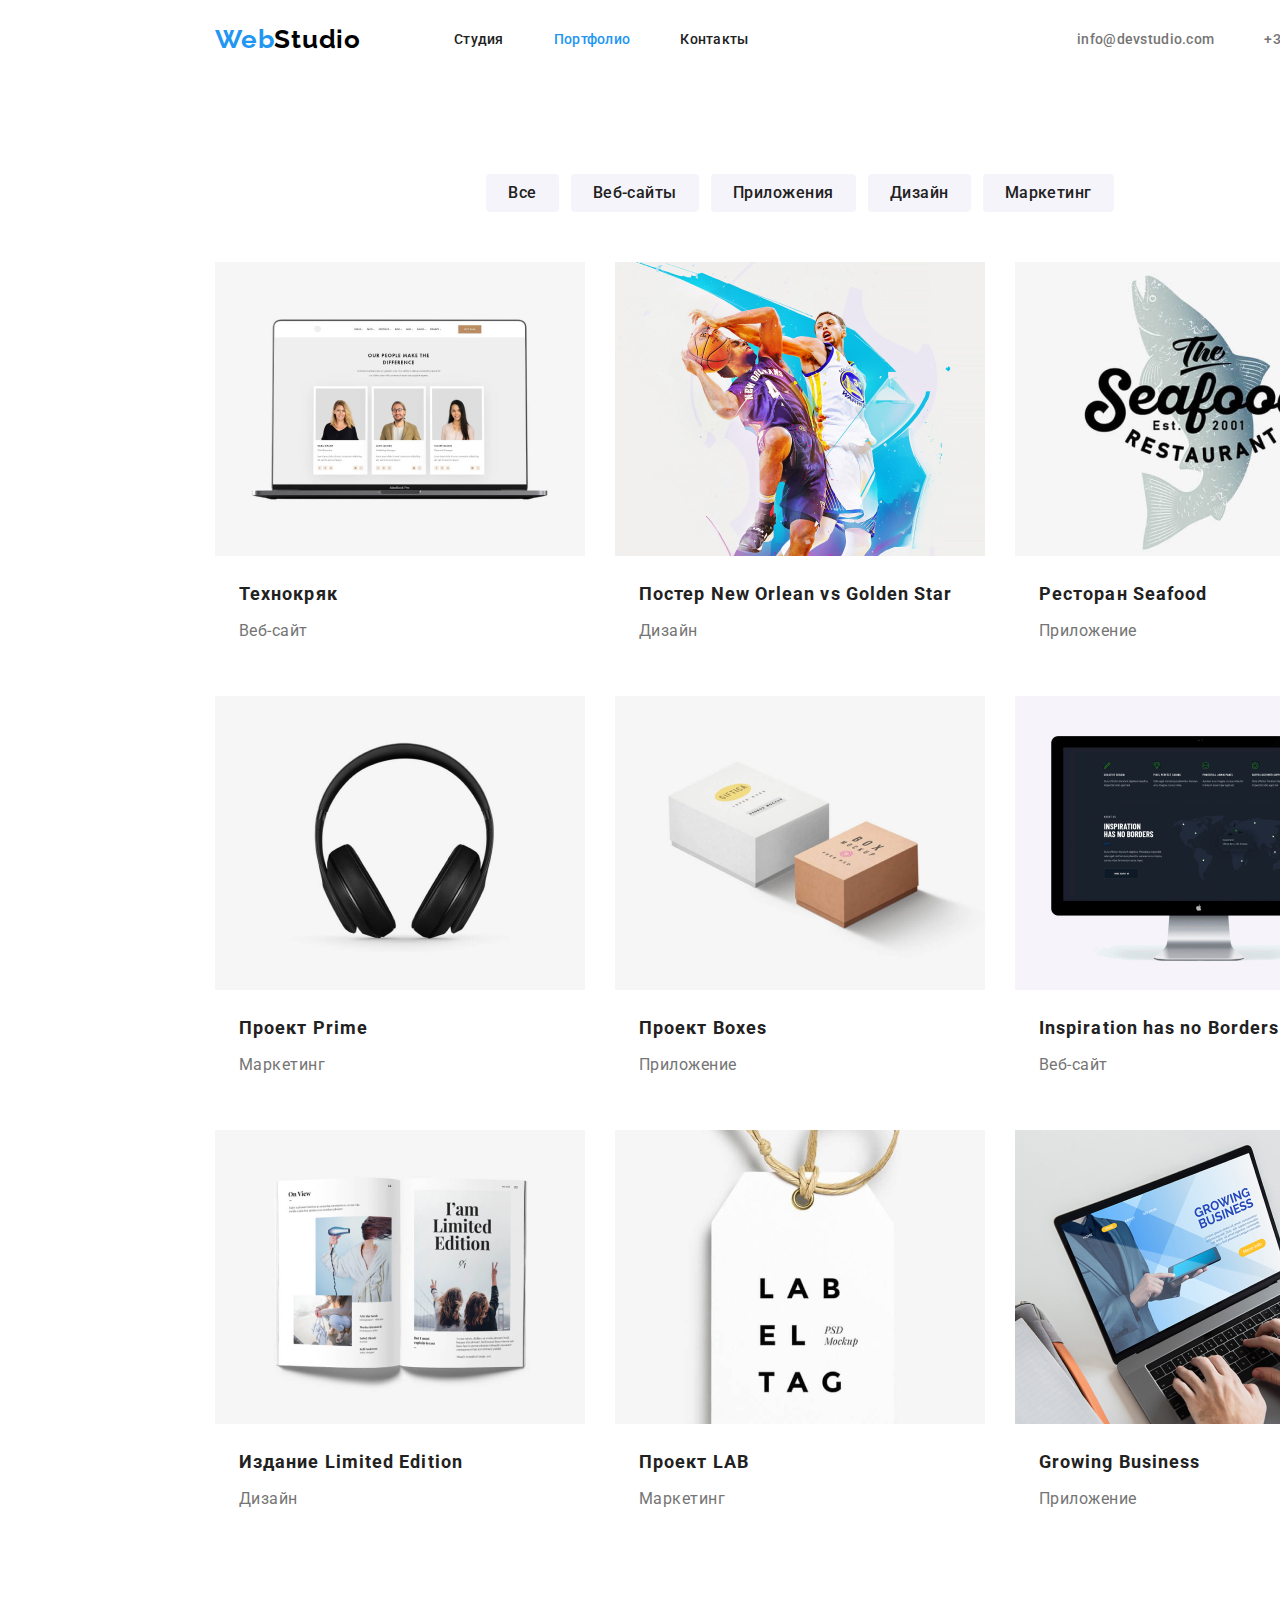
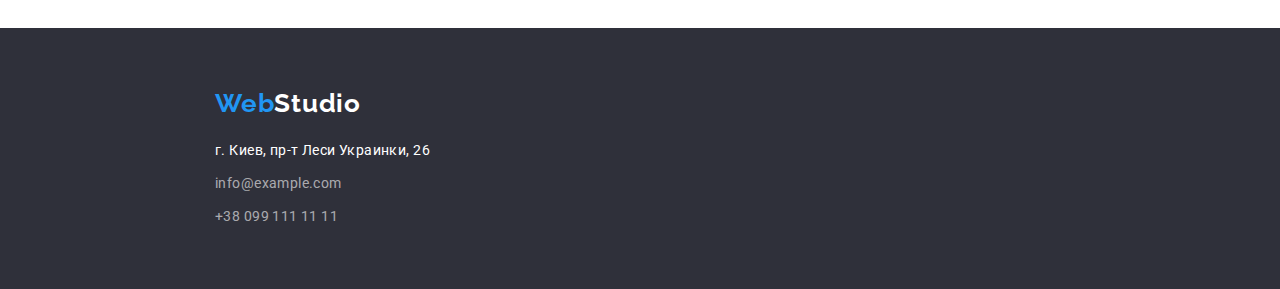
==== commit 92c94bd5: "Додає оформлення сторінки portfolio.html плюс деяку оптимізацію" ====
--- a/portfolio.html
+++ b/portfolio.html
@@ -15,8 +15,8 @@
                 <nav class="site-nav">
                     <a class="logo link" href="./" aria-label="Логотип сайта Веб Студио"><span class="logo-first">Web</span><span class="logo-second">Studio</span></a>
                     <ul class="navigation-list list">
-                        <li class="navigation-list-item"><a class="navigation-list-link active link" href="./index.html">Студия</a></li>
-                        <li class="navigation-list-item"><a class="navigation-list-link link" href="./portfolio.html">Портфолио</a></li>
+                        <li class="navigation-list-item"><a class="navigation-list-link link" href="./index.html">Студия</a></li>
+                        <li class="navigation-list-item"><a class="navigation-list-link active link" href="./portfolio.html">Портфолио</a></li>
                         <li class="navigation-list-item"><a class="navigation-list-link link" href="#">Контакты</a></li>
                     </ul>
                 </nav>
@@ -30,129 +30,170 @@
         </header>
         <main>
             <section class="portfolio-section">
-                <h1 class="visually-hidden">Наши работы</h1> <!--!!!!Після стилізації видалити атрибут hidden-->
-                <div class="portfolio-nav">
-                    <button class="portfolio-button button" type="button">Веб-сайты</button>
-                    <button class="portfolio-button button" type="button">Все</button>
-                    <button class="portfolio-button button" type="button">Приложения</button>
-                    <button class="portfolio-button button" type="button">Дизайн</button>
-                    <button class="portfolio-button button" type="button">Маркетинг</button>               
+                <div class="container">
+                    <h1 class="visually-hidden">Наши работы</h1> <!--!!!!Після стилізації видалити атрибут hidden-->
+                    <div class="portfolio-nav">
+                        <button class="portfolio-button button" type="button">Все</button>
+                        <button class="portfolio-button button" type="button">Веб-сайты</button>
+                        <button class="portfolio-button button" type="button">Приложения</button>
+                        <button class="portfolio-button button" type="button">Дизайн</button>
+                        <button class="portfolio-button button" type="button">Маркетинг</button>               
+                    </div>
+                    <ul class="portfolio-list list">
+                        <li class="portfolio-list-item">
+                            <div class="portfolio-card-thumb">
+                                <a class="portfolio-list-link link" href="#">
+                                    <img class="portfolio-img" src="./images/portfolio/001_tehnokryak.jpg" alt="Сайт Технокряк" width="370">
+                                    <!--<p class="portfolio-description">Технокряк это современная площадка распространения коронавируса.
+                                        Компании используют эту платформу для цифрового шпионажа и
+                                        атак на защищённые сервера конкурентов.
+                                    </p> -->
+                                    <div class="portfolio-card-content">
+                                        <h2 class="portfolio-title">Технокряк</h2>
+                                        <p class="portfolio-type">Веб-сайт</p>
+                                    </div>
+                                </a>
+                            </div>
+                        </li>
+                        <li class="portfolio-list-item">
+                            <div class="portfolio-card-thumb">
+                                <a class="portfolio-list-link link" href="#">
+                                    <img class="portfolio-img" src="./images/portfolio/002_new_orlean_vs_golden_star.jpg" alt="Постер" width="370">
+                                    <!-- <p class="portfolio-description">
+                                        Lorem ipsum dolor, sit amet consectetur adipisicing elit.
+                                        Porro quos at voluptatem quis accusantium sunt esse libero
+                                        laboriosam, itaque dolorem.
+                                    </p> -->
+                                    <div class="portfolio-card-content">
+                                        <h2 class="portfolio-title">Постер New Orlean vs Golden Star</h2>
+                                        <p class="portfolio-type">Дизайн</p>
+                                    </div>
+                                </a>
+                            </div>
+                        </li>
+                        <li class="portfolio-list-item">
+                            <div class="portfolio-card-thumb">
+                                <a class="portfolio-list-link link" href="#">
+                                    <img class="portfolio-img" src="./images/portfolio/003_seafood.jpg" alt="Ресторан Seafood" width="370">
+                                    <!-- <p class="portfolio-description">
+                                        Lorem ipsum dolor sit, amet consectetur adipisicing elit.
+                                        Saepe, cum amet. Accusantium reprehenderit sapiente suscipit.
+                                        Amet voluptatibus illum unde deleniti.
+                                    </p>  -->
+                                    <div class="portfolio-card-content">
+                                        <h2 class="portfolio-title">Ресторан Seafood</h2>
+                                        <p class="portfolio-type">Приложение</p>
+                                    </div>
+                                </a>
+                            </div>
+                        </li>
+                        <li class="portfolio-list-item">
+                            <div class="portfolio-card-thumb">
+                                <a class="portfolio-list-link link" href="#">
+                                    <img class="portfolio-img" src="./images/portfolio/004_prime.jpg" alt="Наушники" width="370">
+                                    <!-- <p class="portfolio-description">
+                                        Lorem ipsum dolor sit amet consectetur adipisicing elit.
+                                        Ab corporis sed voluptas aut cupiditate repellendus non facere 
+                                        saepe optio ipsum.
+                                    </p> -->
+                                    <div class="portfolio-card-content">
+                                        <h2 class="portfolio-title">Проект Prime</h2>
+                                        <p class="portfolio-type">Маркетинг</p>
+                                    </div>
+                                </a>
+                            </div>
+                        </li>
+                        <li class="portfolio-list-item">
+                            <div class="portfolio-card-thumb">
+                                <a class="portfolio-list-link link" href="#">
+                                    <img class="portfolio-img" src="./images/portfolio/005_boxes.jpg" alt="Боксы" width="370">
+                                     <!-- <p class="portfolio-description">
+                                        Lorem, ipsum dolor sit amet consectetur adipisicing elit.
+                                        Sequi molestias expedita ratione quia dignissimos molestiae
+                                        eius officia sed necessitatibus! Eum.
+                                    </p> -->
+                                    <div class="portfolio-card-content">
+                                        <h2 class="portfolio-title">Проект Boxes</h2>
+                                        <p class="portfolio-type">Приложение</p>
+                                    </div>
+                                </a>
+                            </div>
+                        </li>
+                        <li class="portfolio-list-item">
+                            <div class="portfolio-card-thumb">
+                                <a class="portfolio-list-link link" href="">
+                                    <img class="portfolio-img" src="./images/portfolio/006_Inspiration_has_no_borders.jpg" alt="Сайт Inspiration has no Borders" width="370">
+                                    <!-- <p class="portfolio-description">Lorem ipsum dolor sit amet consectetur adipisicing elit.
+                                        Neque dolores consequuntur quisquam facilis repudiandae
+                                        alias molestias quas animi iste voluptatum!
+                                    </p> -->
+                                    <div class="portfolio-card-content">
+                                        <h2 class="portfolio-title">Inspiration has no Borders</h2>
+                                        <p class="portfolio-type">Веб-сайт</p>
+                                    </div>
+                                </a>
+                            </div>
+                        </li>
+                        <li class="portfolio-list-item">
+                            <div class="portfolio-card-thumb">
+                                <a class="portfolio-list-link link" href="">
+                                    <img class="portfolio-img" src="./images/portfolio/007_limited_edition.jpg" alt="Издание Limited Edition" width="370">
+                                    <!-- <p class="portfolio-description">Lorem ipsum dolor sit amet consectetur, adipisicing elit. 
+                                    Necessitatibus sit repudiandae quas non tempore ducimus 
+                                    asperiores cum aperiam, error magni.
+                                    </p> -->
+                                    <div class="portfolio-card-content">
+                                        <h2 class="portfolio-title">Издание Limited Edition</h2>
+                                        <p class="portfolio-type">Дизайн</p>
+                                    </div>
+                                </a>
+                            </div>
+                        </li>
+                        <li class="portfolio-list-item">
+                            <div class="portfolio-card-thumb">
+                                <a class="portfolio-list-link link" href="#">
+                                    <img class="portfolio-img" src="./images/portfolio/008_lab.jpg" alt="Проект LAB" width="370">
+                                    <!-- <p class="portfolio-description">Lorem ipsum dolor sit amet consectetur adipisicing elit.
+                                         Vel quod similique rem necessitatibus fugit temporibus 
+                                         reiciendis quia dicta autem rerum.
+                                        </p> -->
+                                    <div class="portfolio-card-content">
+                                        <h2 class="portfolio-title">Проект LAB</h2>
+                                        <p class="portfolio-type">Маркетинг</p>
+                                    </div>
+                                </a>
+                            </div>
+                        </li>
+                        <li class="portfolio-list-item">
+                            <div class="portfolio-card-thumb">
+                                <a class="portfolio-list-link link" href="#">
+                                    <img class="portfolio-img" src="./images/portfolio/009_growing_business.jpg" alt="Приложение Growing Business" width="370">
+                                    <!-- <p class="portfolio-description">Lorem ipsum dolor sit amet consectetur adipisicing elit.
+                                        Iusto molestiae vitae vero excepturi voluptatum numquam
+                                        deleniti? Nostrum fuga incidunt quisquam!</p> -->
+                                    <div class="portfolio-card-content">
+                                        <h2 class="portfolio-title">Growing Business</h2>
+                                        <p class="portfolio-type">Приложение</p>
+                                    </div>
+                                </a>
+                            </div>
+                        </li>
+                    </ul>
                 </div>
-                <ul class="portfolio-list list">
-                    <li class="portfolio-list-item">
-                        <a class="portfolio-list-link link" href="#">
-                            <img class="portfolio-img" src="./images/portfolio/001_tehnokryak.jpg" alt="Сайт Технокряк" width="370">
-                            <!--<p class="portfolio-description">Технокряк это современная площадка распространения коронавируса.
-                                Компании используют эту платформу для цифрового шпионажа и
-                                атак на защищённые сервера конкурентов.
-                            </p> -->
-                            <h2 class="portfolio-title">Технокряк</h2>
-                            <p class="portfolio-type">Веб-сайт</p>
-                        </a>
-                    </li>
-                    <li class="portfolio-list-item">
-                        <a class="portfolio-list-link link" href="#">
-                            <img class="portfolio-img" src="./images/portfolio/002_new_orlean_vs_golden_star.jpg" alt="Постер" width="370">
-                            <!-- <p class="portfolio-description">
-                                Lorem ipsum dolor, sit amet consectetur adipisicing elit.
-                                Porro quos at voluptatem quis accusantium sunt esse libero
-                                laboriosam, itaque dolorem.
-                            </p> -->
-                            <h2 class="portfolio-title">Постер New Orlean vs Golden Star</h2>
-                            <p class="portfolio-type">Дизайн</p>
-                        </a>
-                    </li>
-                    <li class="portfolio-list-item">
-                        <a class="portfolio-list-link link" href="#">
-                            <img class="portfolio-img" src="./images/portfolio/003_seafood.jpg" alt="Ресторан Seafood" width="370">
-                            <!-- <p class="portfolio-description">
-                                Lorem ipsum dolor sit, amet consectetur adipisicing elit.
-                                Saepe, cum amet. Accusantium reprehenderit sapiente suscipit.
-                                Amet voluptatibus illum unde deleniti.
-                            </p>  -->
-                            <h2 class="portfolio-title">Ресторан Seafood</h2>
-                            <p class="portfolio-type">Приложение</p>
-                        </a>
-                    </li>
-                    <li class="portfolio-list-item">
-                        <a class="portfolio-list-link link" href="#">
-                            <img class="portfolio-img" src="./images/portfolio/004_prime.jpg" alt="Наушники" width="370">
-                            <!-- <p class="portfolio-description">
-                                Lorem ipsum dolor sit amet consectetur adipisicing elit.
-                                Ab corporis sed voluptas aut cupiditate repellendus non facere 
-                                saepe optio ipsum.
-                            </p> -->
-                            <h2 class="portfolio-title">Проект Prime</h2>
-                            <p class="portfolio-type">Маркетинг</p>
-                        </a>
-                    </li>
-                    <li class="portfolio-list-item">
-                        <a class="portfolio-list-link link" href="#">
-                            <img class="portfolio-img" src="./images/portfolio/005_boxes.jpg" alt="Боксы" width="370">
-                             <!-- <p class="portfolio-description">
-                                Lorem, ipsum dolor sit amet consectetur adipisicing elit.
-                                Sequi molestias expedita ratione quia dignissimos molestiae
-                                eius officia sed necessitatibus! Eum.
-                            </p> -->
-                            <h2 class="portfolio-title">Проект Boxes</h2>
-                            <p class="portfolio-type">Приложение</p>
-                        </a>
-                    </li>
-                    <li class="portfolio-list-item">
-                        <a class="portfolio-list-link link" href="">
-                            <img class="portfolio-img" src="./images/portfolio/006_Inspiration_has_no_borders.jpg" alt="Сайт Inspiration has no Borders" width="370">
-                            <!-- <p class="portfolio-description">Lorem ipsum dolor sit amet consectetur adipisicing elit.
-                                Neque dolores consequuntur quisquam facilis repudiandae
-                                alias molestias quas animi iste voluptatum!
-                            </p> -->
-                            <h2 class="portfolio-title">Inspiration has no Borders</h2>
-                            <p class="portfolio-type">Веб-сайт</p>
-                        </a>
-                    </li>
-                    <li class="portfolio-list-item">
-                        <a class="portfolio-list-link link" href="">
-                            <img class="portfolio-img" src="./images/portfolio/007_limited_edition.jpg" alt="Издание Limited Edition" width="370">
-                            <!-- <p class="portfolio-description">Lorem ipsum dolor sit amet consectetur, adipisicing elit. 
-                            Necessitatibus sit repudiandae quas non tempore ducimus 
-                            asperiores cum aperiam, error magni.
-                            </p> -->
-                            <h2 class="portfolio-title">Издание Limited Edition</h2>
-                            <p class="portfolio-type">Дизайн</p>
-                        </a>
-                    </li>
-                    <li class="portfolio-list-item">
-                        <a class="portfolio-list-link link" href="#">
-                            <img class="portfolio-img" src="./images/portfolio/008_lab.jpg" alt="Проект LAB" width="370">
-                            <!-- <p class="portfolio-description">Lorem ipsum dolor sit amet consectetur adipisicing elit.
-                                 Vel quod similique rem necessitatibus fugit temporibus 
-                                 reiciendis quia dicta autem rerum.
-                                </p> -->
-                            <h2 class="portfolio-title">Проект LAB</h2>
-                            <p class="portfolio-type">Маркетинг</p>
-                        </a>
-                    </li>
-                    <li class="portfolio-list-item">
-                        <a class="portfolio-list-link link" href="#">
-                            <img class="portfolio-img" src="./images/portfolio/009_growing_business.jpg" alt="Приложение Growing Business" width="370">
-                            <!-- <p class="portfolio-description">Lorem ipsum dolor sit amet consectetur adipisicing elit.
-                                Iusto molestiae vitae vero excepturi voluptatum numquam
-                                deleniti? Nostrum fuga incidunt quisquam!</p>
-                            <h2 class="portfolio-title">Growing Business</h2>
-                            <p class="portfolio-type">Приложение</p> -->
-                        </a>
-                    </li>
-                </ul>
             </section>
         </main>
         <footer class="footer">
-            <a  class="logo nav-link link" href="/" aria-label="Логотип сайта Веб Студио"><span class="logo-first">Web</span><span class="logo-second-dark">Studio</span></a>
-            <address  class="address">
-                <ul class="addres-list-footer list">
-                    <li class="addres-list"><a class="address-footer-link nav-link location link" href="https://goo.gl/maps/J2ixgFmDZ8d1wvZj8">г. Киев, пр-т Леси Украинки, 26</a></li>
-                    <li class="addres-list"><a class="address-footer-link nav-link link" href="mailto:info@example.com">info@example.com</a></li>
-                    <li class="addres-list"><a class="address-footer-link nav-link link" href="tel:+380991111111">+38 099 111 11 11</a></li>
-                </ul>
-            </address>
+            <div class="container">
+                <a  class="logo link" href="/" aria-label="Логотип сайта Веб Студио"><span class="logo-first">Web</span><span class="logo-second-dark">Studio</span></a>
+                <address  class="address">
+                    <ul class="addres-list-footer list">
+                        <li class="addres-list-item"><a class="address-footer-link location link" href="https://goo.gl/maps/J2ixgFmDZ8d1wvZj8">г. Киев, пр-т Леси Украинки, 26</a></li>
+                        <li class="addres-list-item"><a class="address-footer-link link" href="mailto:info@example.com">info@example.com</a></li>
+                        <li class="addres-list-item"><a class="address-footer-link link" href="tel:+380991111111">+38 099 111 11 11</a></li>
+                    </ul>
+                </address>
+            </div>
         </footer>
     </body>
-</html>+</html>
+
--- a/css/styles.css
+++ b/css/styles.css
@@ -9,11 +9,15 @@
     --addres-second-color: rgba(255, 255, 255, 0.6); /*(емейл і телефон футера)*/
     --main-font: 'Roboto', Roboto, sans-serif; /*головний шрифт для всього тексту*/
     --secondary-font: 'Raleway', Raleway, sans-serif; /*вторинний шрифт для логотипу*/
+    --card-set-specialization: 30px; /*Відстань між карточками блоку "Чим ми займаємося"*/
+    --card-set-our-command: 30px; /*Відстань між карточками блоку "Наша команда"*/
+    --card-set-portfolio: 30px; /*Відстань між карточками блоку */
 }
 
 body {
          color: var(--main-color);
         font-family: var(--main-font);
+        background: #e5e5e5;
 }
 
 .list {
@@ -30,6 +34,7 @@
 .button {
         font-family: var(--main-font);
         border: 0;
+        border-radius: 4px;
 }
 
 .visually-hidden {
@@ -66,21 +71,24 @@
 
 img {
         display: block;
+        max-width: 100%;
+        height: auto;
 }
 
 .container {
-        width: 1630px;
+        width: 1600px;
         margin: 0 auto;
-        display: flex;
-        padding: 0 15px;
-;
+        padding: 0 215px;
+        display: flex;
+        /*justify-content: center;*/
+        align-items: center;
+        background: #ffffff ;
 }
 
 /* ============== HEADER ============== */
 
-.header .container {
-        display: flex;
-        align-items: center;
+.header > .container {
+        display: flex;
         padding-top: 24px;
         padding-bottom: 25px;
 }
@@ -88,7 +96,6 @@
 .site-nav {
         display: flex;
         align-items: center;
-        margin-left: 215px;
 }
 
 .navigation-list {
@@ -106,19 +113,18 @@
 
 .address {
         font-style: normal;
-        /*display: flex;*/
 }
 
 .navigation-list-item:not(:last-child) {
         margin-right: 50px;
 }
-.address-list-item:not(:last-child) {
+.header .address-list-item:not(:last-child) {
         margin-right: 50px;
 }
 
 .header .address {
         margin-left: auto;
-        margin-right: 215px;
+        /*margin-right: 215px;*/
 }
 
 .logo {
@@ -166,9 +172,9 @@
 
 /* ============== HERO SECTION ============== */
 
-.hero-section {
-                /*!!!! в майюутньому background-color!*/
+.hero-section > .container {
                 background-color: var(--backgr-color-first);
+                flex-direction: column;
 }
 
 .hero-title {
@@ -179,6 +185,8 @@
         letter-spacing: 0.06em;
         text-transform: uppercase;
         color: var(--main-color-dark-backgr);
+        margin-top: 200px;
+        margin-bottom: 30px;
 
 }
 
@@ -188,33 +196,71 @@
         line-height: 1.625;
         text-align: center;
         letter-spacing: 0.03em;
+        min-width: 200px;
+        height: 50px;   
+        box-shadow: 0px 4px 4px rgba(0, 0, 0, 0.15);
+        cursor: pointer;
+        padding: 10px 32px;
         color: var(--main-color-dark-backgr);
         background-color: var(--accent-color);
+        margin-bottom: 200px;
 }
 
 /* ============== HERO SECTION END ============== */
 
 /* ============== ADVANTAGES SECTION ============== */
+.advantages-list {
+        display: flex;
+        padding-top: 94px;
+        padding-bottom: 94px;
+}
+
+.advantages-list-item {
+        padding: 3px;
+        font-size: 14px;
+        letter-spacing: 0.03em;
+}
+
+.advantages-list-item:not(:last-child) {
+        margin-right: 30px;
+}
 
 .advantages-title {
         font-weight: 700;
-        font-size: 14px;
-        line-height: 1.174;
-        letter-spacing: 0.03em;
+        line-height: 1.142;
         text-transform: uppercase;
         color: var(--heading-color);
+        margin-bottom: 10px;
 }
 
 .advantages-description {
         font-weight: 400;
-        font-size: 14px;
-        line-height: 1.143;
-        letter-spacing: 0.03em;
+        line-height: 1.714;
 }
 
 /* ============== ADVANTAGES SECTION END ============== */
 
 /* ============== SPECIALIZATION SECTION ============== */
+
+.specialization-section > .container {
+        flex-direction: column;
+        padding-bottom: 94px;
+}
+.specialization-list {
+        display: flex;
+        /*width:75%;*/
+        /*margin-top: 50px; */
+        justify-content: center;
+        flex-wrap: wrap;
+        margin-left: calc(-1*var(--card-set-specialization));
+        margin-top: calc(-1*var(--card-set-specialization));    
+}
+
+.specialization-list-item {
+        flex-basis: calc(100%/3 - var(--card-set-specialization));
+        margin-left: var(--card-set-specialization);
+        margin-top: var(--card-set-specialization);
+}
 
 .specialization-title,
 .our-command-title {
@@ -225,16 +271,50 @@
         letter-spacing: 0.03em;
         color: var(--heading-color);
 }
+
+.specialization-title {
+        margin-bottom: 50px;
+}
  
 /* ============== SPECIALIZATION SECTION END ============== */
 
 /* ============== OUR COMAND ============== */
 
-.our-command-section {
+.our-command-section > .container{
         background-color: var(--backgr-color-second);
+        padding-top: 94px;
+        padding-bottom: 94px;
+        flex-direction: column;
+}
+
+.our-command-list {
+          display: flex;
+          justify-content: center;
+          flex-wrap: wrap;
+          margin-left: calc(-1*var(--card-set-our-command));
+          margin-top: calc(-1*var(--card-set-our-command));
+}
+
+.our-command-list-item {
+        background-color: var(--main-color-dark-backgr);
+        flex-basis: calc(100%/4 - var(--card-set-our-command));
+        margin-left: var(--card-set-our-command);
+        margin-top: var(--card-set-our-command);
+        box-shadow: 0px 1px 3px rgba(0, 0, 0, 0.12), 0px 1px 1px rgba(0, 0, 0, 0.14), 0px 2px 1px rgba(0, 0, 0, 0.2);
+        border-radius: 0px 0px 4px 4px;
+
+}
+
+.our-command-card-content {
+        padding: 30px 10px;
+}
+
+.our-command-title {
+        margin-bottom:50px;
 }
 
 .our-specialist-name {
+        margin-bottom: 10px;
         font-weight: 500;
         color: var(--heading-color);
 }
@@ -254,8 +334,19 @@
 /* ============== OUR COMAND END ============== */
 
 /* ============== FOOTER ============== */
-.footer {
+.footer > .container {
         background-color: var(--backgr-color-first);
+        flex-direction: column;
+        align-items: flex-start;
+        padding-top: 60px;
+        padding-bottom: 60px;
+}
+.footer .logo {
+       margin-bottom: 20px;
+}
+
+.footer .addres-list-item:not(:last-child) {
+        margin-bottom: 9px;
 }
 
 .logo-second-dark {
@@ -276,22 +367,34 @@
 /* ============== FOOTER END ============== */
 
 /* ============== PORTFOLIO.HTML ============== */
+.portfolio-section .container {
+        padding-top: 94px;
+        padding-bottom: 94px;
+        flex-direction: column;
+        align-items: center;
+}
+.portfolio-nav{
+        margin-left: 8px;
+        margin-bottom: 50px;
+}
 
 .portfolio-button {
         color: var(--heading-color);
         background-color: var(--backgr-color-second);
+        padding: 6px 22px;
         font-weight: 500;
         font-size: 16px;
         line-height: 1.625;
         text-align: center;
         letter-spacing: 0.03em;
-
+        margin-right: 8px;
 }
 
 .portfolio-button:hover,
 .portfolio-button:focus {
         background-color: var(--accent-color);
         color: var(--main-color-dark-backgr);
+        box-shadow: 0px 3px 1px rgba(0, 0, 0, 0.1), 0px 1px 2px rgba(0, 0, 0, 0.08), 0px 2px 2px rgba(0, 0, 0, 0.12);
 }
 
 /*.portfolio-description {
@@ -302,8 +405,26 @@
         color: var(--main-color-dark-backgr);
         background-color: var(--accent-color);
 } */
+.portfolio-list {
+        display: flex;
+        justify-content: center;
+        flex-wrap: wrap;
+        margin-left: calc(-1*var(--card-set-portfolio));
+        margin-top: calc(-1*var(--card-set-portfolio));
+}
+
+.portfolio-list-item {
+        flex-basis: calc(100%/3 - var(--card-set-portfolio));
+        margin-left: var(--card-set-portfolio);
+        margin-top: var(--card-set-portfolio);
+}
+
+.portfolio-card-content {
+        padding: 20px 24px;
+}
 
 .portfolio-title {
+        margin-bottom: 4px;
         font-weight: 700;
         font-size: 18px;
         line-height: 2;
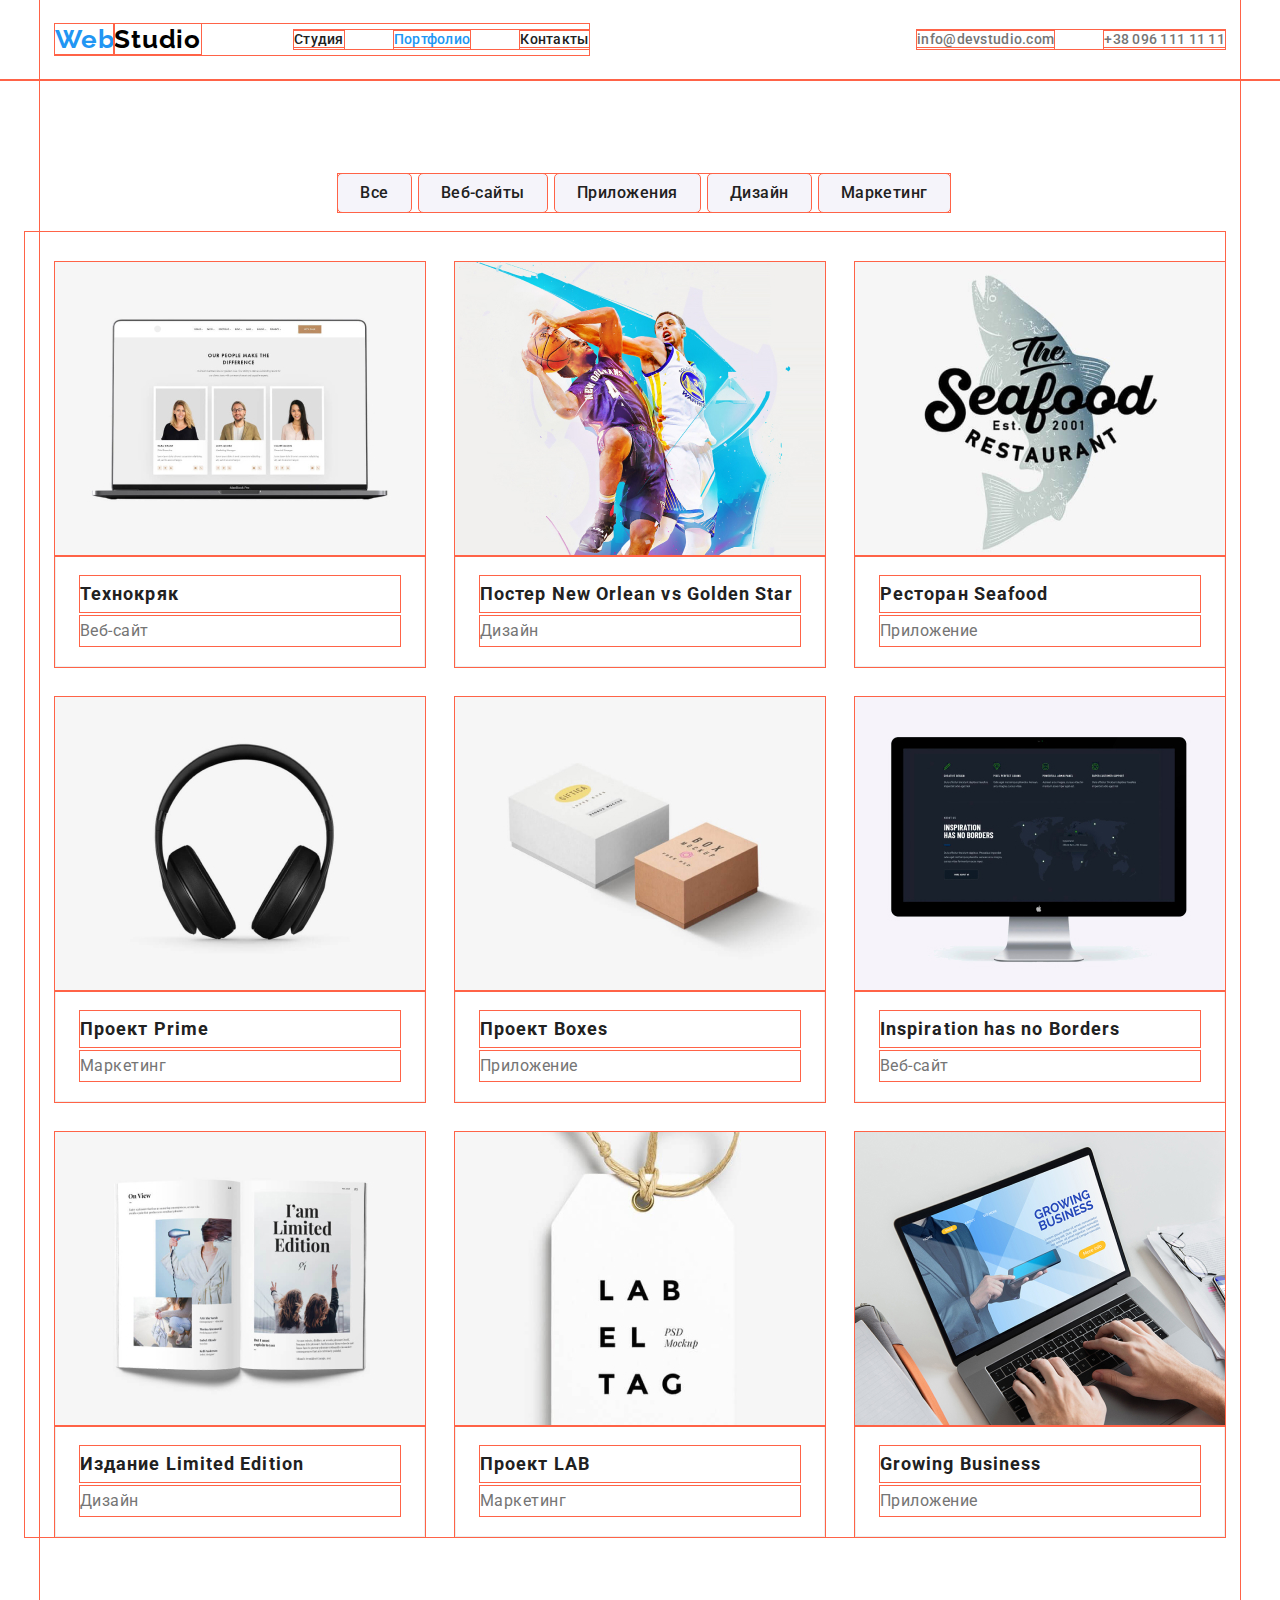
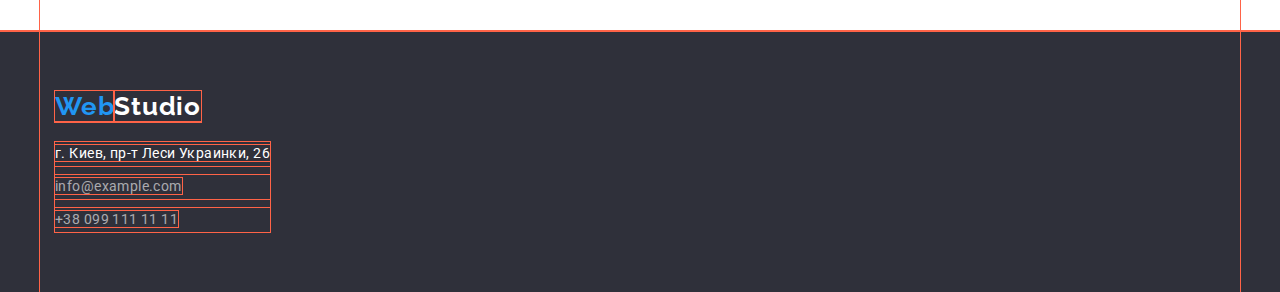
==== commit 97c019c1: "Додає ряд виправлень" ====
--- a/portfolio.html
+++ b/portfolio.html
@@ -41,142 +41,124 @@
                     </div>
                     <ul class="portfolio-list list">
                         <li class="portfolio-list-item">
-                            <div class="portfolio-card-thumb">
-                                <a class="portfolio-list-link link" href="#">
-                                    <img class="portfolio-img" src="./images/portfolio/001_tehnokryak.jpg" alt="Сайт Технокряк" width="370">
-                                    <!--<p class="portfolio-description">Технокряк это современная площадка распространения коронавируса.
-                                        Компании используют эту платформу для цифрового шпионажа и
-                                        атак на защищённые сервера конкурентов.
-                                    </p> -->
-                                    <div class="portfolio-card-content">
-                                        <h2 class="portfolio-title">Технокряк</h2>
-                                        <p class="portfolio-type">Веб-сайт</p>
-                                    </div>
-                                </a>
-                            </div>
+                            <a class="portfolio-list-link link" href="#">
+                                <img class="portfolio-img" src="./images/portfolio/001_tehnokryak.jpg" alt="Сайт Технокряк" width="370">
+                                <!--<p class="portfolio-description">Технокряк это современная площадка распространения коронавируса.
+                                    Компании используют эту платформу для цифрового шпионажа и
+                                    атак на защищённые сервера конкурентов.
+                                </p> -->
+                                <div class="portfolio-card-content">
+                                    <h2 class="portfolio-title">Технокряк</h2>
+                                    <p class="portfolio-type">Веб-сайт</p>
+                                </div>
+                            </a>
                         </li>
                         <li class="portfolio-list-item">
-                            <div class="portfolio-card-thumb">
-                                <a class="portfolio-list-link link" href="#">
-                                    <img class="portfolio-img" src="./images/portfolio/002_new_orlean_vs_golden_star.jpg" alt="Постер" width="370">
-                                    <!-- <p class="portfolio-description">
-                                        Lorem ipsum dolor, sit amet consectetur adipisicing elit.
-                                        Porro quos at voluptatem quis accusantium sunt esse libero
-                                        laboriosam, itaque dolorem.
-                                    </p> -->
-                                    <div class="portfolio-card-content">
-                                        <h2 class="portfolio-title">Постер New Orlean vs Golden Star</h2>
-                                        <p class="portfolio-type">Дизайн</p>
-                                    </div>
-                                </a>
-                            </div>
+                            <a class="portfolio-list-link link" href="#">
+                                <img class="portfolio-img" src="./images/portfolio/002_new_orlean_vs_golden_star.jpg" alt="Постер" width="370">
+                                <!-- <p class="portfolio-description">
+                                    Lorem ipsum dolor, sit amet consectetur adipisicing elit.
+                                    Porro quos at voluptatem quis accusantium sunt esse libero
+                                    laboriosam, itaque dolorem.
+                                </p> -->
+                                <div class="portfolio-card-content">
+                                    <h2 class="portfolio-title">Постер New Orlean vs Golden Star</h2>
+                                    <p class="portfolio-type">Дизайн</p>
+                                </div>
+                            </a>
                         </li>
                         <li class="portfolio-list-item">
-                            <div class="portfolio-card-thumb">
-                                <a class="portfolio-list-link link" href="#">
-                                    <img class="portfolio-img" src="./images/portfolio/003_seafood.jpg" alt="Ресторан Seafood" width="370">
-                                    <!-- <p class="portfolio-description">
-                                        Lorem ipsum dolor sit, amet consectetur adipisicing elit.
-                                        Saepe, cum amet. Accusantium reprehenderit sapiente suscipit.
-                                        Amet voluptatibus illum unde deleniti.
-                                    </p>  -->
-                                    <div class="portfolio-card-content">
-                                        <h2 class="portfolio-title">Ресторан Seafood</h2>
-                                        <p class="portfolio-type">Приложение</p>
-                                    </div>
-                                </a>
-                            </div>
+                            <a class="portfolio-list-link link" href="#">
+                                <img class="portfolio-img" src="./images/portfolio/003_seafood.jpg" alt="Ресторан Seafood" width="370">
+                                <!-- <p class="portfolio-description">
+                                    Lorem ipsum dolor sit, amet consectetur adipisicing elit.
+                                    Saepe, cum amet. Accusantium reprehenderit sapiente suscipit.
+                                    Amet voluptatibus illum unde deleniti.
+                                </p>  -->
+                                <div class="portfolio-card-content">
+                                    <h2 class="portfolio-title">Ресторан Seafood</h2>
+                                    <p class="portfolio-type">Приложение</p>
+                                </div>
+                            </a>
                         </li>
                         <li class="portfolio-list-item">
-                            <div class="portfolio-card-thumb">
-                                <a class="portfolio-list-link link" href="#">
-                                    <img class="portfolio-img" src="./images/portfolio/004_prime.jpg" alt="Наушники" width="370">
-                                    <!-- <p class="portfolio-description">
-                                        Lorem ipsum dolor sit amet consectetur adipisicing elit.
-                                        Ab corporis sed voluptas aut cupiditate repellendus non facere 
-                                        saepe optio ipsum.
-                                    </p> -->
-                                    <div class="portfolio-card-content">
-                                        <h2 class="portfolio-title">Проект Prime</h2>
-                                        <p class="portfolio-type">Маркетинг</p>
-                                    </div>
-                                </a>
-                            </div>
+                            <a class="portfolio-list-link link" href="#">
+                                <img class="portfolio-img" src="./images/portfolio/004_prime.jpg" alt="Наушники" width="370">
+                                <!-- <p class="portfolio-description">
+                                    Lorem ipsum dolor sit amet consectetur adipisicing elit.
+                                    Ab corporis sed voluptas aut cupiditate repellendus non facere 
+                                    saepe optio ipsum.
+                                </p> -->
+                                <div class="portfolio-card-content">
+                                    <h2 class="portfolio-title">Проект Prime</h2>
+                                    <p class="portfolio-type">Маркетинг</p>
+                                </div>
+                            </a>
                         </li>
                         <li class="portfolio-list-item">
-                            <div class="portfolio-card-thumb">
-                                <a class="portfolio-list-link link" href="#">
-                                    <img class="portfolio-img" src="./images/portfolio/005_boxes.jpg" alt="Боксы" width="370">
-                                     <!-- <p class="portfolio-description">
-                                        Lorem, ipsum dolor sit amet consectetur adipisicing elit.
-                                        Sequi molestias expedita ratione quia dignissimos molestiae
-                                        eius officia sed necessitatibus! Eum.
-                                    </p> -->
-                                    <div class="portfolio-card-content">
-                                        <h2 class="portfolio-title">Проект Boxes</h2>
-                                        <p class="portfolio-type">Приложение</p>
-                                    </div>
-                                </a>
-                            </div>
+                            <a class="portfolio-list-link link" href="#">
+                                <img class="portfolio-img" src="./images/portfolio/005_boxes.jpg" alt="Боксы" width="370">
+                                    <!-- <p class="portfolio-description">
+                                    Lorem, ipsum dolor sit amet consectetur adipisicing elit.
+                                    Sequi molestias expedita ratione quia dignissimos molestiae
+                                    eius officia sed necessitatibus! Eum.
+                                </p> -->
+                                <div class="portfolio-card-content">
+                                    <h2 class="portfolio-title">Проект Boxes</h2>
+                                    <p class="portfolio-type">Приложение</p>
+                                </div>
+                            </a>
                         </li>
                         <li class="portfolio-list-item">
-                            <div class="portfolio-card-thumb">
-                                <a class="portfolio-list-link link" href="">
-                                    <img class="portfolio-img" src="./images/portfolio/006_Inspiration_has_no_borders.jpg" alt="Сайт Inspiration has no Borders" width="370">
-                                    <!-- <p class="portfolio-description">Lorem ipsum dolor sit amet consectetur adipisicing elit.
-                                        Neque dolores consequuntur quisquam facilis repudiandae
-                                        alias molestias quas animi iste voluptatum!
-                                    </p> -->
-                                    <div class="portfolio-card-content">
-                                        <h2 class="portfolio-title">Inspiration has no Borders</h2>
-                                        <p class="portfolio-type">Веб-сайт</p>
-                                    </div>
-                                </a>
-                            </div>
+                            <a class="portfolio-list-link link" href="">
+                                <img class="portfolio-img" src="./images/portfolio/006_Inspiration_has_no_borders.jpg" alt="Сайт Inspiration has no Borders" width="370">
+                                <!-- <p class="portfolio-description">Lorem ipsum dolor sit amet consectetur adipisicing elit.
+                                    Neque dolores consequuntur quisquam facilis repudiandae
+                                    alias molestias quas animi iste voluptatum!
+                                </p> -->
+                                <div class="portfolio-card-content">
+                                    <h2 class="portfolio-title">Inspiration has no Borders</h2>
+                                    <p class="portfolio-type">Веб-сайт</p>
+                                </div>
+                            </a>
                         </li>
                         <li class="portfolio-list-item">
-                            <div class="portfolio-card-thumb">
-                                <a class="portfolio-list-link link" href="">
-                                    <img class="portfolio-img" src="./images/portfolio/007_limited_edition.jpg" alt="Издание Limited Edition" width="370">
-                                    <!-- <p class="portfolio-description">Lorem ipsum dolor sit amet consectetur, adipisicing elit. 
-                                    Necessitatibus sit repudiandae quas non tempore ducimus 
-                                    asperiores cum aperiam, error magni.
-                                    </p> -->
-                                    <div class="portfolio-card-content">
-                                        <h2 class="portfolio-title">Издание Limited Edition</h2>
-                                        <p class="portfolio-type">Дизайн</p>
-                                    </div>
-                                </a>
-                            </div>
+                            <a class="portfolio-list-link link" href="">
+                                <img class="portfolio-img" src="./images/portfolio/007_limited_edition.jpg" alt="Издание Limited Edition" width="370">
+                                <!-- <p class="portfolio-description">Lorem ipsum dolor sit amet consectetur, adipisicing elit. 
+                                Necessitatibus sit repudiandae quas non tempore ducimus 
+                                asperiores cum aperiam, error magni.
+                                </p> -->
+                                <div class="portfolio-card-content">
+                                    <h2 class="portfolio-title">Издание Limited Edition</h2>
+                                    <p class="portfolio-type">Дизайн</p>
+                                </div>
+                            </a>
                         </li>
                         <li class="portfolio-list-item">
-                            <div class="portfolio-card-thumb">
-                                <a class="portfolio-list-link link" href="#">
-                                    <img class="portfolio-img" src="./images/portfolio/008_lab.jpg" alt="Проект LAB" width="370">
-                                    <!-- <p class="portfolio-description">Lorem ipsum dolor sit amet consectetur adipisicing elit.
-                                         Vel quod similique rem necessitatibus fugit temporibus 
-                                         reiciendis quia dicta autem rerum.
-                                        </p> -->
-                                    <div class="portfolio-card-content">
-                                        <h2 class="portfolio-title">Проект LAB</h2>
-                                        <p class="portfolio-type">Маркетинг</p>
-                                    </div>
-                                </a>
-                            </div>
+                            <a class="portfolio-list-link link" href="#">
+                                <img class="portfolio-img" src="./images/portfolio/008_lab.jpg" alt="Проект LAB" width="370">
+                                <!-- <p class="portfolio-description">Lorem ipsum dolor sit amet consectetur adipisicing elit.
+                                        Vel quod similique rem necessitatibus fugit temporibus 
+                                        reiciendis quia dicta autem rerum.
+                                    </p> -->
+                                <div class="portfolio-card-content">
+                                    <h2 class="portfolio-title">Проект LAB</h2>
+                                    <p class="portfolio-type">Маркетинг</p>
+                                </div>
+                            </a>
                         </li>
                         <li class="portfolio-list-item">
-                            <div class="portfolio-card-thumb">
-                                <a class="portfolio-list-link link" href="#">
-                                    <img class="portfolio-img" src="./images/portfolio/009_growing_business.jpg" alt="Приложение Growing Business" width="370">
-                                    <!-- <p class="portfolio-description">Lorem ipsum dolor sit amet consectetur adipisicing elit.
-                                        Iusto molestiae vitae vero excepturi voluptatum numquam
-                                        deleniti? Nostrum fuga incidunt quisquam!</p> -->
-                                    <div class="portfolio-card-content">
-                                        <h2 class="portfolio-title">Growing Business</h2>
-                                        <p class="portfolio-type">Приложение</p>
-                                    </div>
-                                </a>
-                            </div>
+                            <a class="portfolio-list-link link" href="#">
+                                <img class="portfolio-img" src="./images/portfolio/009_growing_business.jpg" alt="Приложение Growing Business" width="370">
+                                <!-- <p class="portfolio-description">Lorem ipsum dolor sit amet consectetur adipisicing elit.
+                                    Iusto molestiae vitae vero excepturi voluptatum numquam
+                                    deleniti? Nostrum fuga incidunt quisquam!</p> -->
+                                <div class="portfolio-card-content">
+                                    <h2 class="portfolio-title">Growing Business</h2>
+                                    <p class="portfolio-type">Приложение</p>
+                                </div>
+                            </a>
                         </li>
                     </ul>
                 </div>
--- a/css/styles.css
+++ b/css/styles.css
@@ -14,10 +14,13 @@
     --card-set-portfolio: 30px; /*Відстань між карточками блоку */
 }
 
+* {
+        outline: 1px solid tomato;
+}
+
 body {
          color: var(--main-color);
         font-family: var(--main-font);
-        background: #e5e5e5;
 }
 
 .list {
@@ -76,13 +79,13 @@
 }
 
 .container {
-        width: 1600px;
+        width: 1200px;
         margin: 0 auto;
-        padding: 0 215px;
+        padding: 0 15px;
         display: flex;
         /*justify-content: center;*/
         align-items: center;
-        background: #ffffff ;
+        background: transparent;
 }
 
 /* ============== HEADER ============== */
@@ -172,9 +175,14 @@
 
 /* ============== HERO SECTION ============== */
 
+.hero-section {
+        background-color: var(--backgr-color-first);
+}
+
 .hero-section > .container {
-                background-color: var(--backgr-color-first);
                 flex-direction: column;
+                padding-top: 200px;
+                padding-bottom: 200px;
 }
 
 .hero-title {
@@ -185,7 +193,6 @@
         letter-spacing: 0.06em;
         text-transform: uppercase;
         color: var(--main-color-dark-backgr);
-        margin-top: 200px;
         margin-bottom: 30px;
 
 }
@@ -203,16 +210,18 @@
         padding: 10px 32px;
         color: var(--main-color-dark-backgr);
         background-color: var(--accent-color);
-        margin-bottom: 200px;
 }
 
 /* ============== HERO SECTION END ============== */
 
 /* ============== ADVANTAGES SECTION ============== */
-.advantages-list {
-        display: flex;
+.advantages > .container {
         padding-top: 94px;
         padding-bottom: 94px;
+}
+
+.advantages-list {
+        display: flex;
 }
 
 .advantages-list-item {
@@ -248,18 +257,20 @@
 }
 .specialization-list {
         display: flex;
-        /*width:75%;*/
-        /*margin-top: 50px; */
         justify-content: center;
-        flex-wrap: wrap;
+        /*flex-wrap: wrap;
         margin-left: calc(-1*var(--card-set-specialization));
-        margin-top: calc(-1*var(--card-set-specialization));    
-}
-
-.specialization-list-item {
+        margin-top: calc(-1*var(--card-set-specialization));   */ /*Зроблено для сітки елементів*/ 
+}
+
+/*.specialization-list-item {
         flex-basis: calc(100%/3 - var(--card-set-specialization));
         margin-left: var(--card-set-specialization);
         margin-top: var(--card-set-specialization);
+}*/  /*Зроблено для сітки елементів*/
+
+.specialization-list-item:not(:last-child) {
+        margin-right: var(--card-set-specialization);
 }
 
 .specialization-title,
@@ -280,8 +291,11 @@
 
 /* ============== OUR COMAND ============== */
 
+.our-command-section {
+        background-color: var(--backgr-color-second);
+}
+
 .our-command-section > .container{
-        background-color: var(--backgr-color-second);
         padding-top: 94px;
         padding-bottom: 94px;
         flex-direction: column;
@@ -290,19 +304,24 @@
 .our-command-list {
           display: flex;
           justify-content: center;
-          flex-wrap: wrap;
+        /*  flex-wrap: wrap;
           margin-left: calc(-1*var(--card-set-our-command));
           margin-top: calc(-1*var(--card-set-our-command));
+          */  /*Зроблено для сітки елементів*/
 }
 
 .our-command-list-item {
         background-color: var(--main-color-dark-backgr);
-        flex-basis: calc(100%/4 - var(--card-set-our-command));
+   /*        flex-basis: calc(100%/4 - var(--card-set-our-command));
         margin-left: var(--card-set-our-command);
-        margin-top: var(--card-set-our-command);
+        margin-top: var(--card-set-our-command); */  /*Зроблено для сітки елементів*/
         box-shadow: 0px 1px 3px rgba(0, 0, 0, 0.12), 0px 1px 1px rgba(0, 0, 0, 0.14), 0px 2px 1px rgba(0, 0, 0, 0.2);
         border-radius: 0px 0px 4px 4px;
 
+}
+
+.our-command-list-item:not(:last-child) {
+        margin-right: var(--card-set-our-command);
 }
 
 .our-command-card-content {
@@ -334,8 +353,11 @@
 /* ============== OUR COMAND END ============== */
 
 /* ============== FOOTER ============== */
+.footer {
+        background-color: var(--backgr-color-first);
+}
+
 .footer > .container {
-        background-color: var(--backgr-color-first);
         flex-direction: column;
         align-items: flex-start;
         padding-top: 60px;
@@ -376,6 +398,7 @@
 .portfolio-nav{
         margin-left: 8px;
         margin-bottom: 50px;
+        display: flex;
 }
 
 .portfolio-button {
@@ -387,6 +410,9 @@
         line-height: 1.625;
         text-align: center;
         letter-spacing: 0.03em;
+}
+
+.portfolio-button:not(:last-child) {
         margin-right: 8px;
 }
 
@@ -421,6 +447,9 @@
 
 .portfolio-card-content {
         padding: 20px 24px;
+        border: 1px solid #EEEEEE;
+        border-top-width: 0;
+        box-sizing: border-box;
 }
 
 .portfolio-title {
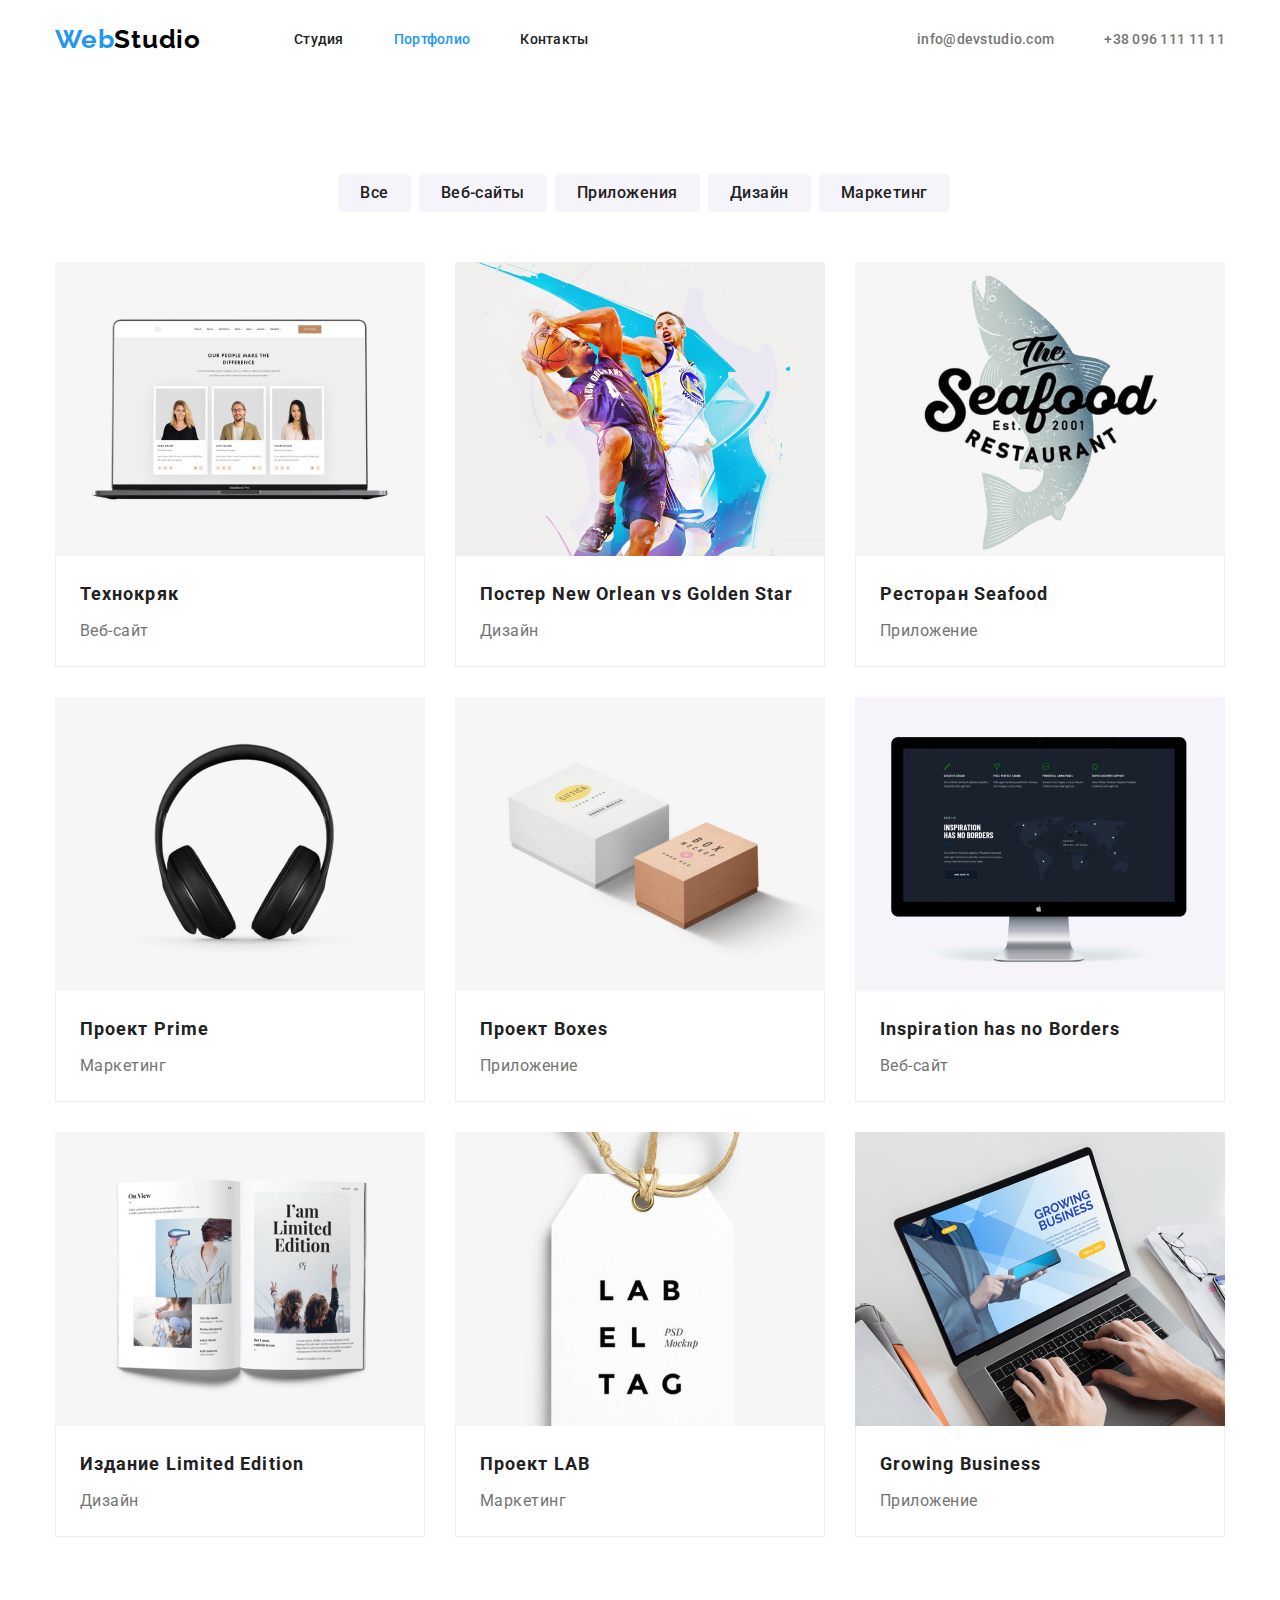
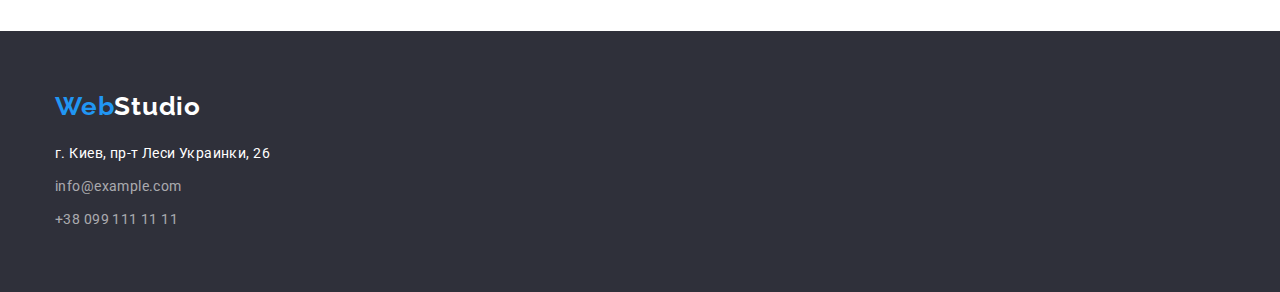
==== commit ae2e01d1: "Додає виправлення посилання логотипу в портфоліо" ====
--- a/portfolio.html
+++ b/portfolio.html
@@ -166,7 +166,7 @@
         </main>
         <footer class="footer">
             <div class="container">
-                <a  class="logo link" href="/" aria-label="Логотип сайта Веб Студио"><span class="logo-first">Web</span><span class="logo-second-dark">Studio</span></a>
+                <a  class="logo link" href="./" aria-label="Логотип сайта Веб Студио"><span class="logo-first">Web</span><span class="logo-second-dark">Studio</span></a>
                 <address  class="address">
                     <ul class="addres-list-footer list">
                         <li class="addres-list-item"><a class="address-footer-link location link" href="https://goo.gl/maps/J2ixgFmDZ8d1wvZj8">г. Киев, пр-т Леси Украинки, 26</a></li>
--- a/css/styles.css
+++ b/css/styles.css
@@ -14,9 +14,9 @@
     --card-set-portfolio: 30px; /*Відстань між карточками блоку */
 }
 
-* {
+/* * {
         outline: 1px solid tomato;
-}
+}*/
 
 body {
          color: var(--main-color);
